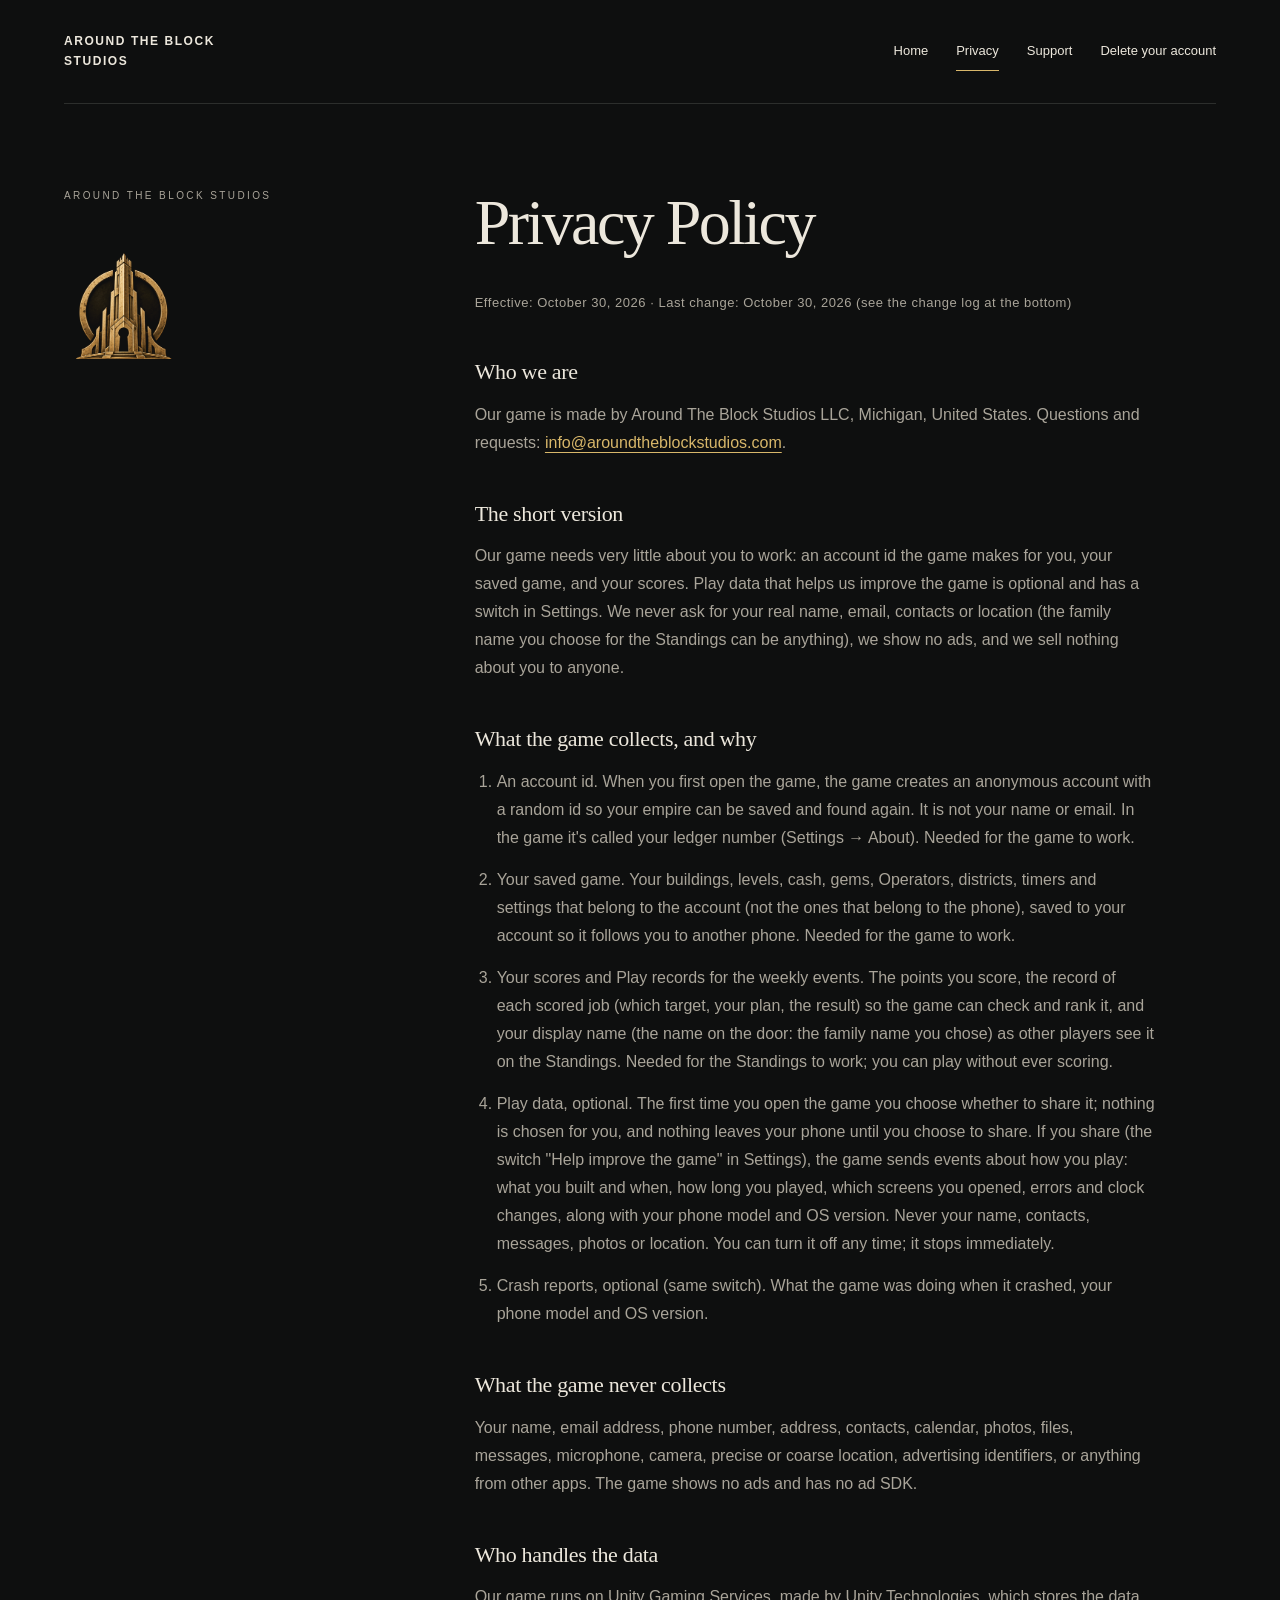
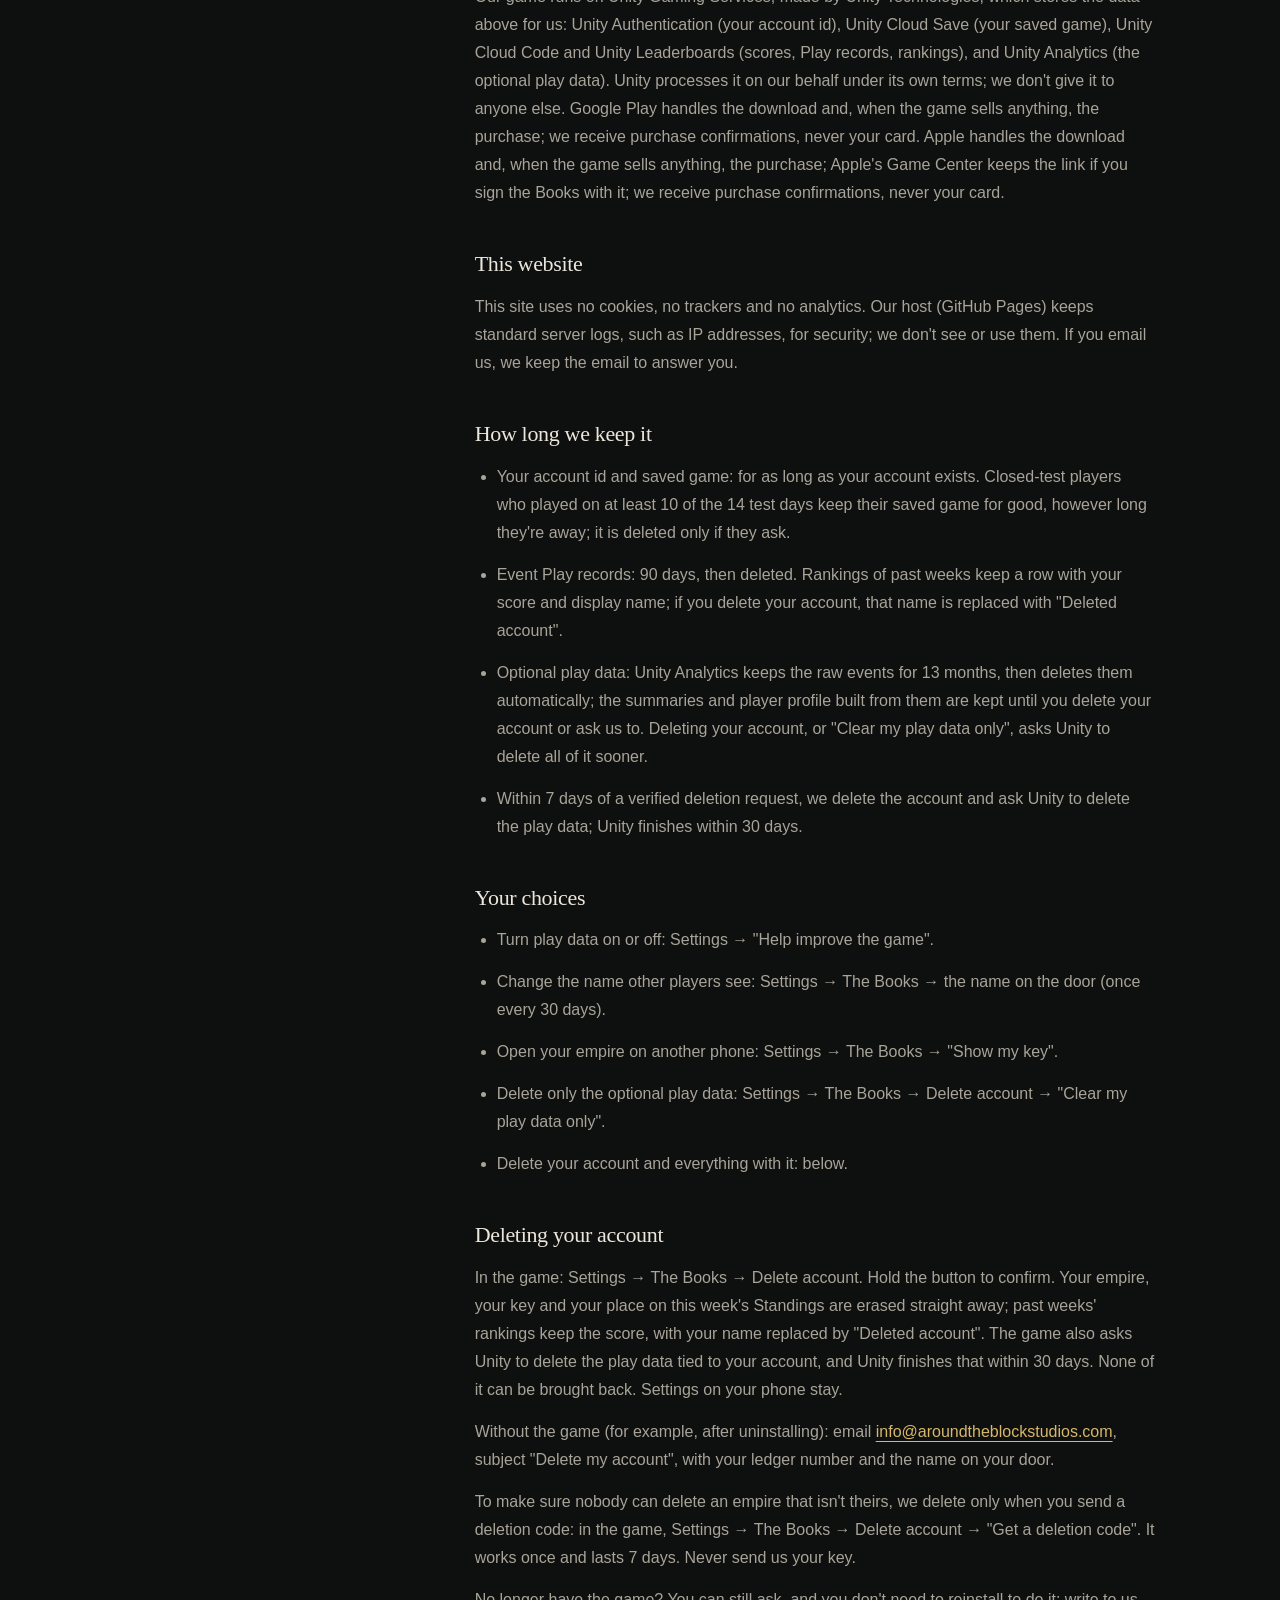
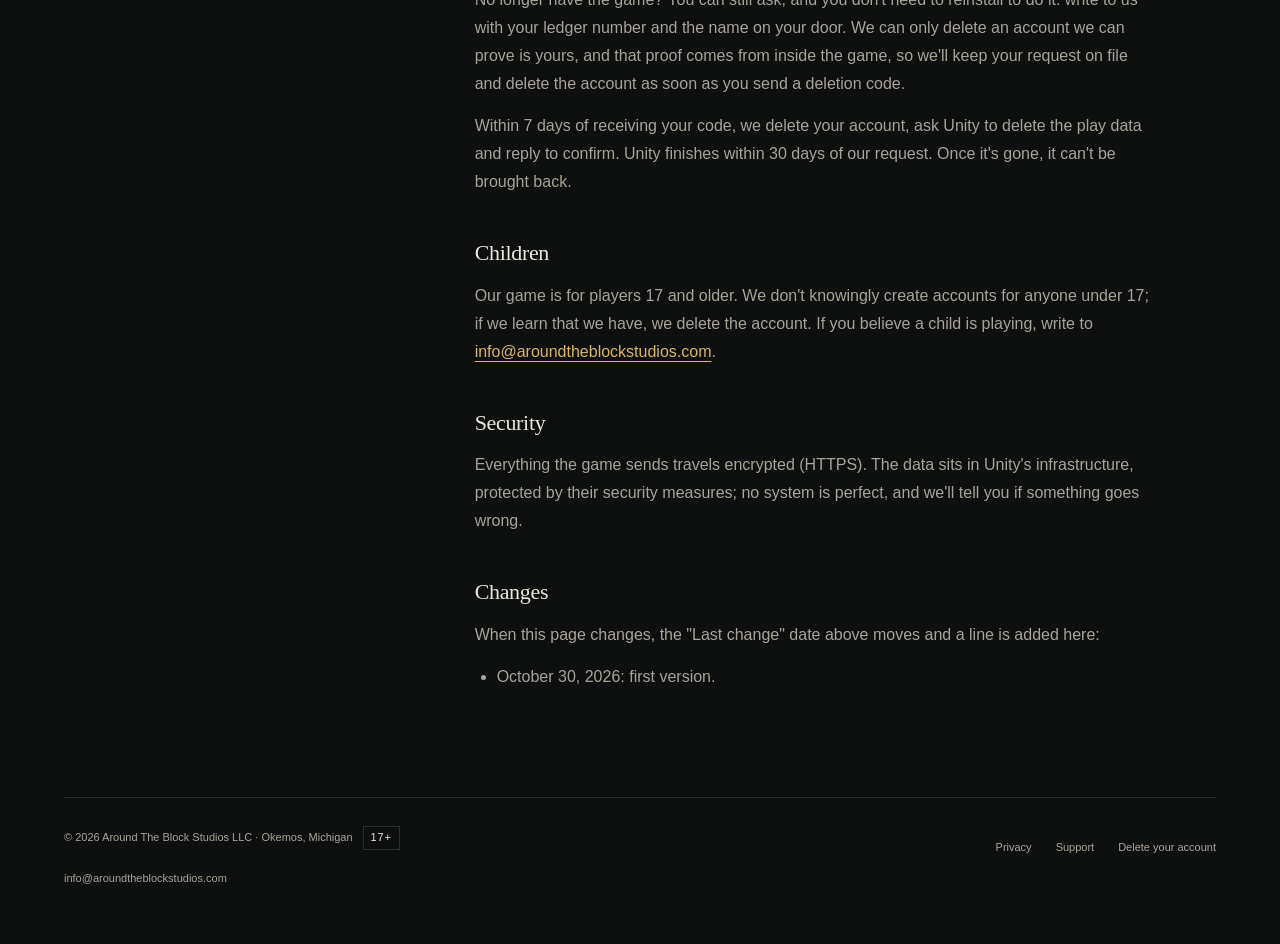
==== privacy/index.html @ ca96a34b "Around The Block Studios site: Site/ from empire-prototype site/v1 ae9c1621 (rev 10), plus CNAME and" ====
<!doctype html>
<html lang="en">
<head>
<meta charset="utf-8">
<meta name="viewport" content="width=device-width,initial-scale=1">
<title>Privacy Policy · Around The Block Studios</title>
<link rel="stylesheet" href="../style.css">
</head>
<body>
<a class="skip" href="#main">Skip to content</a>
<div class="wrap">
<header class="header"><a class="brand" href="../index.html">Around The Block<br> Studios</a><nav class="nav" aria-label="Main"><a href="../index.html">Home</a><a href="../privacy/index.html" aria-current="page">Privacy</a><a href="../support/index.html">Support</a><a href="../delete-account/index.html">Delete your account</a></nav></header>
<main class="doc-main" id="main"><aside class="doc-side"><p class="eyebrow">Around The Block Studios</p><img class="doc-mark" src="../assets/keyhole-tower.png" width="648" height="809" alt=""></aside><article class="doc-body"><h1>Privacy Policy</h1>
<p class="meta">Effective: October 30, 2026  ·  Last change: October 30, 2026 (see the change log at the bottom)</p>
<h2>Who we are</h2>
<p>Our game is made by Around The Block Studios LLC, Michigan, United States. Questions and requests: <a class="inline-email" href="mailto:info@aroundtheblockstudios.com">info@aroundtheblockstudios.com</a>.</p>
<h2>The short version</h2>
<p>Our game needs very little about you to work: an account id the game makes for you, your saved game, and your scores. Play data that helps us improve the game is optional and has a switch in Settings. We never ask for your real name, email, contacts or location (the family name you choose for the Standings can be anything), we show no ads, and we sell nothing about you to anyone.</p>
<h2>What the game collects, and why</h2>
<ol>
<li>An account id. When you first open the game, the game creates an anonymous account with a random id so your empire can be saved and found again. It is not your name or email. In the game it's called your ledger number (Settings → About). Needed for the game to work.</li>
<li>Your saved game. Your buildings, levels, cash, gems, Operators, districts, timers and settings that belong to the account (not the ones that belong to the phone), saved to your account so it follows you to another phone. Needed for the game to work.</li>
<li>Your scores and Play records for the weekly events. The points you score, the record of each scored job (which target, your plan, the result) so the game can check and rank it, and your display name (the name on the door: the family name you chose) as other players see it on the Standings. Needed for the Standings to work; you can play without ever scoring.</li>
<li>Play data, optional. The first time you open the game you choose whether to share it; nothing is chosen for you, and nothing leaves your phone until you choose to share. If you share (the switch "Help improve the game" in Settings), the game sends events about how you play: what you built and when, how long you played, which screens you opened, errors and clock changes, along with your phone model and OS version. Never your name, contacts, messages, photos or location. You can turn it off any time; it stops immediately.</li>
<li>Crash reports, optional (same switch). What the game was doing when it crashed, your phone model and OS version.</li>
</ol>
<h2>What the game never collects</h2>
<p>Your name, email address, phone number, address, contacts, calendar, photos, files, messages, microphone, camera, precise or coarse location, advertising identifiers, or anything from other apps. The game shows no ads and has no ad SDK.</p>
<h2>Who handles the data</h2>
<p>Our game runs on Unity Gaming Services, made by Unity Technologies, which stores the data above for us: Unity Authentication (your account id), Unity Cloud Save (your saved game), Unity Cloud Code and Unity Leaderboards (scores, Play records, rankings), and Unity Analytics (the optional play data). Unity processes it on our behalf under its own terms; we don't give it to anyone else. Google Play handles the download and, when the game sells anything, the purchase; we receive purchase confirmations, never your card. Apple handles the download and, when the game sells anything, the purchase; Apple's Game Center keeps the link if you sign the Books with it; we receive purchase confirmations, never your card.</p>
<h2>This website</h2>
<p>This site uses no cookies, no trackers and no analytics. Our host (GitHub Pages) keeps standard server logs, such as IP addresses, for security; we don't see or use them. If you email us, we keep the email to answer you.</p>
<h2>How long we keep it</h2>
<ul>
<li>Your account id and saved game: for as long as your account exists. Closed-test players who played on at least 10 of the 14 test days keep their saved game for good, however long they're away; it is deleted only if they ask.</li>
<li>Event Play records: 90 days, then deleted. Rankings of past weeks keep a row with your score and display name; if you delete your account, that name is replaced with "Deleted account".</li>
<li>Optional play data: Unity Analytics keeps the raw events for 13 months, then deletes them automatically; the summaries and player profile built from them are kept until you delete your account or ask us to. Deleting your account, or "Clear my play data only", asks Unity to delete all of it sooner.</li>
<li>Within 7 days of a verified deletion request, we delete the account and ask Unity to delete the play data; Unity finishes within 30 days.</li>
</ul>
<h2>Your choices</h2>
<ul>
<li>Turn play data on or off: Settings → "Help improve the game".</li>
<li>Change the name other players see: Settings → The Books → the name on the door (once every 30 days).</li>
<li>Open your empire on another phone: Settings → The Books → "Show my key".</li>
<li>Delete only the optional play data: Settings → The Books → Delete account → "Clear my play data only".</li>
<li>Delete your account and everything with it: below.</li>
</ul>
<h2>Deleting your account</h2>
<p>In the game: Settings → The Books → Delete account. Hold the button to confirm. Your empire, your key and your place on this week's Standings are erased straight away; past weeks' rankings keep the score, with your name replaced by "Deleted account". The game also asks Unity to delete the play data tied to your account, and Unity finishes that within 30 days. None of it can be brought back. Settings on your phone stay.</p>
<p>Without the game (for example, after uninstalling): email <a class="inline-email" href="mailto:info@aroundtheblockstudios.com">info@aroundtheblockstudios.com</a>, subject "Delete my account", with your ledger number and the name on your door.</p>
<p>To make sure nobody can delete an empire that isn't theirs, we delete only when you send a deletion code: in the game, Settings → The Books → Delete account → "Get a deletion code". It works once and lasts 7 days. Never send us your key.</p>
<p>No longer have the game? You can still ask, and you don't need to reinstall to do it: write to us with your ledger number and the name on your door. We can only delete an account we can prove is yours, and that proof comes from inside the game, so we'll keep your request on file and delete the account as soon as you send a deletion code.</p>
<p>Within 7 days of receiving your code, we delete your account, ask Unity to delete the play data and reply to confirm. Unity finishes within 30 days of our request. Once it's gone, it can't be brought back.</p>
<h2>Children</h2>
<p>Our game is for players 17 and older. We don't knowingly create accounts for anyone under 17; if we learn that we have, we delete the account. If you believe a child is playing, write to <a class="inline-email" href="mailto:info@aroundtheblockstudios.com">info@aroundtheblockstudios.com</a>.</p>
<h2>Security</h2>
<p>Everything the game sends travels encrypted (HTTPS). The data sits in Unity's infrastructure, protected by their security measures; no system is perfect, and we'll tell you if something goes wrong.</p>
<h2>Changes</h2>
<p>When this page changes, the "Last change" date above moves and a line is added here:</p>
<ul><li>October 30, 2026: first version.</li></ul>
</article></main>
<footer class="footer"><div><p>© 2026 Around The Block Studios LLC · Okemos, Michigan<span class="age" aria-label="For players 17 and older">17+</span></p><p><a class="footer-email" href="mailto:info@aroundtheblockstudios.com">info@aroundtheblockstudios.com</a></p></div><nav class="footer-links" aria-label="Footer"><a href="../privacy/index.html">Privacy</a><a href="../support/index.html">Support</a><a href="../delete-account/index.html">Delete your account</a></nav></footer>
</div>
</body>
</html>
---- style.css ----
:root{--ink:#0e0f0f;--panel:#161817;--bone:#ece7dc;--ash:#a9a499;--brass:#d8b76a;--line:#2c2e2c;color-scheme:dark}*{box-sizing:border-box}html{scroll-behavior:auto}body{margin:0;background:var(--ink);color:var(--bone);font:16px/1.6 Arial,Helvetica,sans-serif}a{color:inherit;text-decoration:none}a:hover{text-decoration:underline;text-underline-offset:5px}a:focus-visible{outline:2px solid var(--brass);outline-offset:6px}.skip{position:absolute;z-index:5;left:20px;top:-80px;background:var(--bone);color:var(--ink);padding:12px}.skip:focus{top:10px}.wrap{max-width:1280px;padding:0 64px;margin:auto}.review-note{border-bottom:1px solid var(--line);background:#161817;color:var(--ash);font-size:11px;letter-spacing:.12em;text-transform:uppercase;text-align:center;padding:8px 16px}.review-note strong{color:var(--bone);font-weight:400}.header{display:flex;align-items:center;justify-content:space-between;gap:30px;min-height:104px;border-bottom:1px solid var(--line)}.brand{font-size:12px;letter-spacing:.13em;line-height:1.6;text-transform:uppercase;font-weight:700;max-width:180px}.nav{display:flex;gap:28px;align-items:center;font-size:13px}.nav a{min-height:44px;display:flex;align-items:center;position:relative}.nav a[aria-current=page]::after{content:'';position:absolute;bottom:3px;left:0;right:0;height:1px;background:var(--brass)}.hero{min-height:675px;display:grid;grid-template-columns:1.1fr 1fr;align-items:center;gap:20px;padding:42px 0 68px}.eyebrow{color:var(--ash);font-size:10px;text-transform:uppercase;letter-spacing:.24em;margin:0 0 26px}.hero h1{font:400 clamp(56px,5.8vw,84px)/.99 Georgia,'Times New Roman',serif;letter-spacing:-.055em;margin:0 0 34px;max-width:570px}.hero h1 span{display:block}.tagline{font-size:19px;line-height:1.65;margin:0;letter-spacing:-.01em}.tagline span{display:block}.hero-art{margin:0;position:relative;display:flex;align-items:center;justify-content:center}.hero-art::before{content:'';position:absolute;inset:8% 4%;background:radial-gradient(ellipse,#6e542011,transparent 68%);pointer-events:none}.hero-art img{display:block;width:100%;max-width:485px;height:auto;mix-blend-mode:lighten}.chapter{display:grid;grid-template-columns:1fr 2fr;border-top:1px solid var(--line);padding:56px 0 64px;gap:40px}.chapter .eyebrow{margin:4px 0}.chapter-copy{max-width:640px}.chapter h2{font:400 30px/1.3 Georgia,'Times New Roman',serif;letter-spacing:-.025em;margin:0 0 24px}.chapter p{font-size:17px;line-height:1.75;margin:0 0 18px;color:var(--ash)}.platforms{font-size:12px!important;letter-spacing:.05em;color:var(--bone)!important}.contact{border-top:1px solid var(--line);padding:45px 0 53px;display:flex;justify-content:space-between;align-items:center;gap:25px}.contact .eyebrow{margin:0}.email{font-size:clamp(16px,2.3vw,29px);letter-spacing:-.03em;color:var(--brass);display:flex;align-items:center;gap:24px;min-height:44px;overflow-wrap:anywhere}.email .arrow{font-size:27px}.footer{border-top:1px solid var(--line);padding:28px 0 36px;display:flex;align-items:flex-start;justify-content:space-between;gap:20px;color:var(--ash);font-size:11px}.footer p{margin:0 0 7px}.footer-links{display:flex;gap:24px;flex-wrap:wrap}.footer a{display:inline-flex;align-items:center;min-height:44px}.doc-main{min-height:680px;padding:84px 0 92px;display:grid;grid-template-columns:1fr 2fr;gap:40px}.doc-mark{width:120px;height:auto;mix-blend-mode:lighten;margin-top:10px}.doc-body{max-width:680px}.doc-body h1{font:400 64px/1.08 Georgia,'Times New Roman',serif;letter-spacing:-.04em;margin:0 0 35px}.pending{border:1px solid var(--line);padding:28px;margin:0 0 38px;background:var(--panel)}.pending .eyebrow{color:var(--brass);margin:0 0 12px}.pending p{margin:0;color:var(--ash);font-size:16px}.back{display:inline-flex;min-height:44px;align-items:center;font-size:13px}.placeholder-rule{height:1px;background:var(--line);margin-top:38px}.doc-footer{font-size:12px;color:var(--ash);margin-top:28px}@media(min-width:1600px){.wrap{max-width:1440px}.hero{min-height:740px}.hero h1{font-size:96px}.hero-art img{max-width:530px}}@media(max-width:800px){.wrap{padding:0 28px}.header{min-height:98px;gap:20px}.nav{gap:19px}.hero{min-height:620px;gap:0}.hero h1{font-size:60px}.tagline{font-size:17px}.chapter{grid-template-columns:1fr 2fr;gap:24px}.contact{display:block}.contact .eyebrow{margin-bottom:16px}.doc-main{grid-template-columns:150px 1fr;gap:25px}.doc-body h1{font-size:48px}}@media(max-width:600px){.review-note{font-size:9px;letter-spacing:.08em;padding:7px 10px}.wrap{padding:0 24px}.header{display:block;padding-top:21px;min-height:131px}.brand{max-width:none;font-size:11px;display:block;letter-spacing:.12em}.brand br{display:none}.nav{gap:0;justify-content:space-between;margin-top:15px;font-size:11px}.nav a{min-height:46px}.hero{display:flex;flex-direction:column;min-height:0;gap:0;padding:46px 0 28px;align-items:stretch}.hero .eyebrow{font-size:9px;margin-bottom:22px}.hero h1{font-size:clamp(49px,13vw,72px);line-height:1.02;margin-bottom:24px;letter-spacing:-.05em}.tagline{font-size:15px;line-height:1.75}.hero-art{width:100%;margin:16px 0 -10px;align-self:center}.hero-art img{width:min(100%,350px)}.chapter{grid-template-columns:1fr;gap:22px;padding:34px 0 40px}.chapter .eyebrow{margin:0}.chapter h2{font-size:27px;margin-bottom:18px}.chapter p{font-size:15px;line-height:1.8}.platforms{font-size:11px!important}.contact{padding:29px 0 36px}.email{font-size:17px;gap:13px;letter-spacing:-.035em}.email .arrow{font-size:23px}.footer{display:block;padding-top:23px;font-size:10px}.footer-links{margin-top:15px;gap:24px}.footer a{min-height:44px}.doc-main{display:block;padding:44px 0 56px;min-height:620px}.doc-side .eyebrow{margin-bottom:30px}.doc-mark{display:none}.doc-body h1{font-size:46px;margin-bottom:28px}.pending{padding:22px}.pending p{font-size:14px}.pending .eyebrow{font-size:9px}.doc-footer{font-size:11px}}@media(prefers-reduced-motion:reduce){*{scroll-behavior:auto!important}}

/* site/v1 additions (Director-Of-Ops): Notes' words in DesignDirector's system */
.hero h1{font-family:Georgia,'Times New Roman',serif;font-weight:400;letter-spacing:-.035em;line-height:1.2;margin:0 0 32px;max-width:none}
.hero{grid-template-columns:1.25fr 1fr;gap:18px;min-height:620px}
.hero h1 .tagline-first{font-size:clamp(34px,3.6vw,52px)}
.hero h1 .tagline-second{font-size:clamp(26px,2.6vw,38px);margin-top:10px;color:var(--bone)}
.studio-intro{max-width:490px;font-size:17px;line-height:1.85;color:var(--ash);margin:0 0 22px}
.hero .platforms{font-size:12px;color:var(--bone);letter-spacing:.04em;margin:0}
.hero-art img{max-width:440px}
.inline-email{color:var(--brass)}
.brand{display:inline-flex;align-items:center;min-height:44px}
@media(max-width:600px){.brand{display:flex}}
@media(max-width:1000px) and (min-width:601px){.hero{grid-template-columns:1.3fr 1fr}.hero h1 .tagline-first{font-size:clamp(26px,4.2vw,34px)}.hero h1 .tagline-second{font-size:clamp(20px,3.1vw,26px)}.studio-intro{font-size:15px}}
@media(max-width:600px){.hero{padding-top:40px;gap:10px}.hero h1{font-size:inherit;margin-bottom:22px;letter-spacing:-.03em}.hero h1 .tagline-first{font-size:clamp(25px,7vw,38px)}.hero h1 .tagline-second{font-size:clamp(20px,5.4vw,30px);margin-top:7px}.studio-intro{font-size:15px;line-height:1.8;margin-bottom:20px}.hero-art img{width:min(100%,300px)}.hero-art{margin:14px 0 -9px}}
.chapter .spacer{min-height:1px}
.contact-q{margin:0;color:var(--bone);font:400 22px/1.4 Georgia,'Times New Roman',serif;letter-spacing:-.02em}
.footer .age{display:inline-block;border:1px solid var(--line);color:var(--bone);padding:2px 7px;margin-left:10px;letter-spacing:.08em}
.doc-body h2{font:400 22px/1.35 Georgia,'Times New Roman',serif;letter-spacing:-.015em;color:var(--bone);margin:42px 0 14px}
.doc-body h3{font:700 15px/1.5 Arial,Helvetica,sans-serif;color:var(--bone);margin:30px 0 6px}
.doc-body p,.doc-body li{color:var(--ash);font-size:16px;line-height:1.75;margin:0 0 14px}
.doc-body ul,.doc-body ol{padding-left:22px;margin:0 0 14px}
.doc-body a{color:var(--brass);text-decoration:underline;text-underline-offset:4px;overflow-wrap:anywhere}
.doc-body .lead{color:var(--bone);font-size:18px}
.doc-body .meta{font-size:13px;letter-spacing:.04em}
.doc-body strong{color:var(--bone);font-weight:700}
@media(max-width:600px){.contact-q{font-size:19px;margin-bottom:12px}.doc-body h2{font-size:20px}.doc-body p,.doc-body li{font-size:15px}}
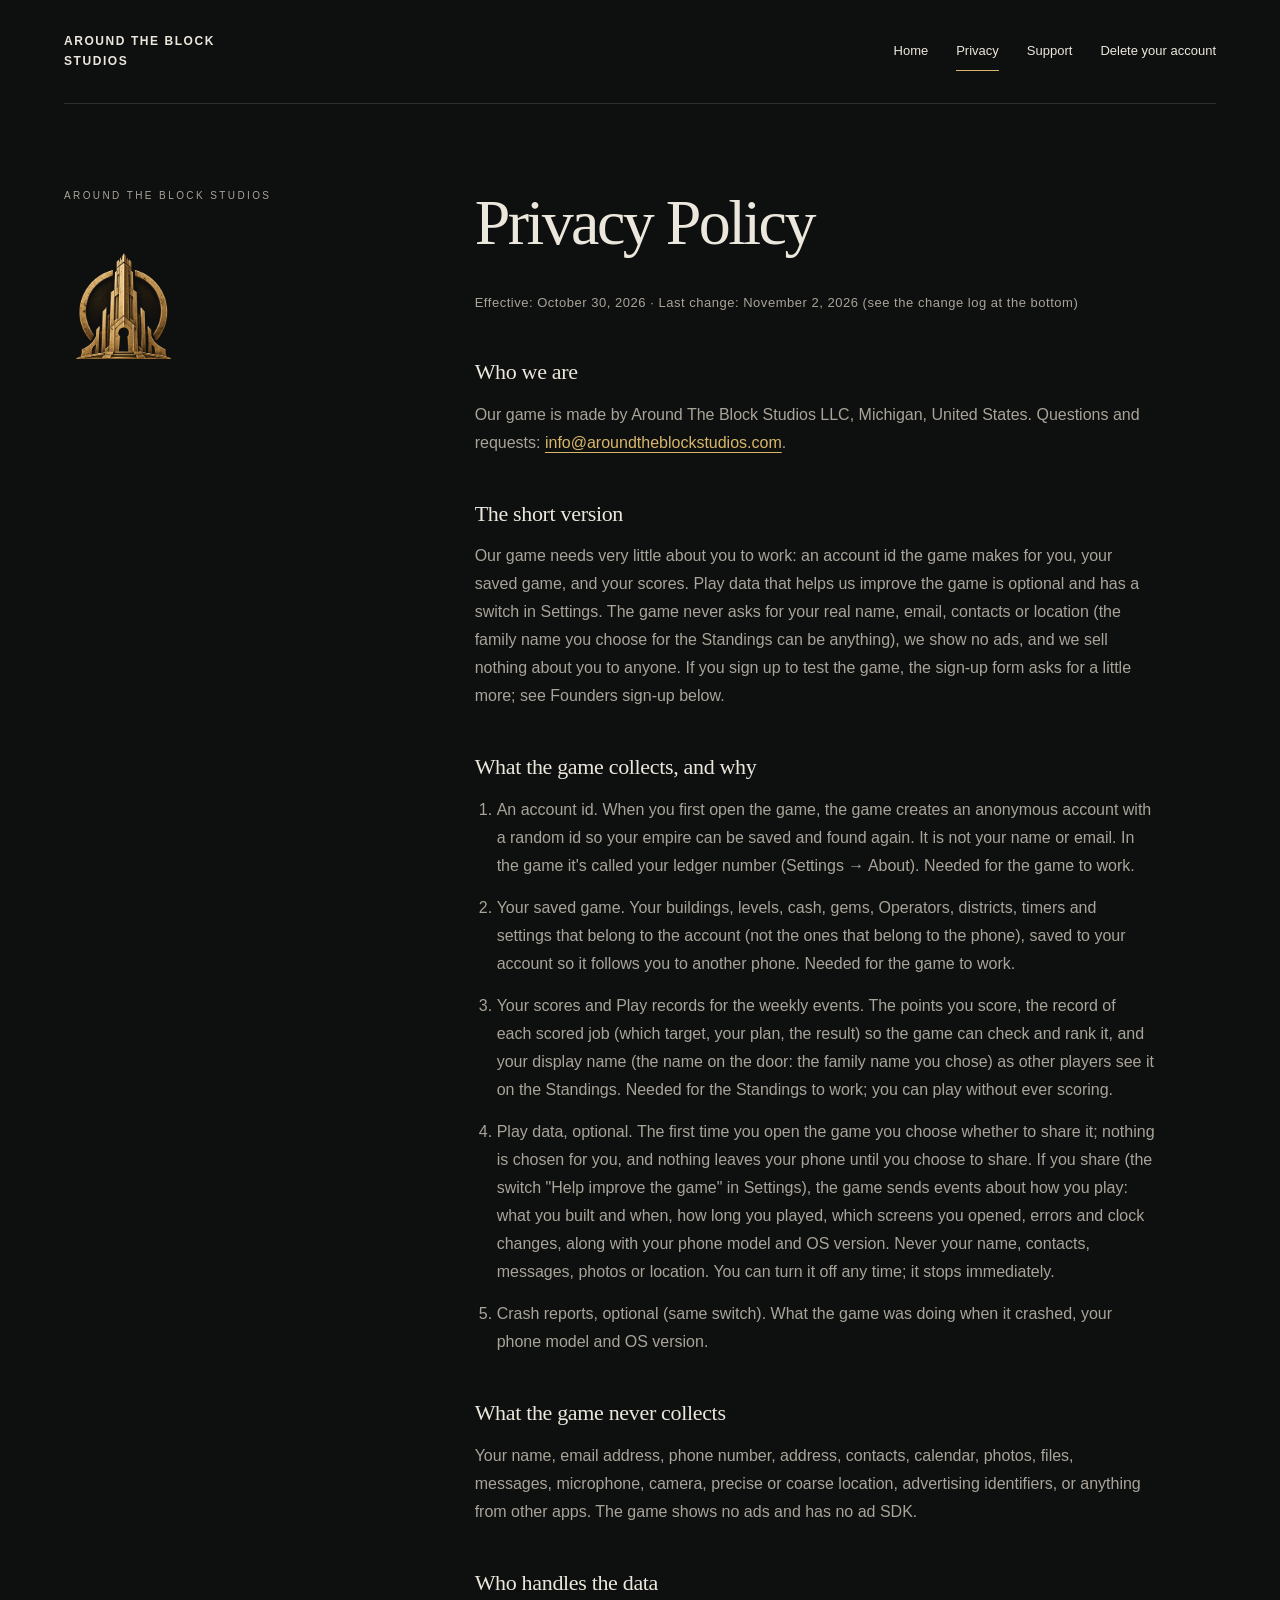
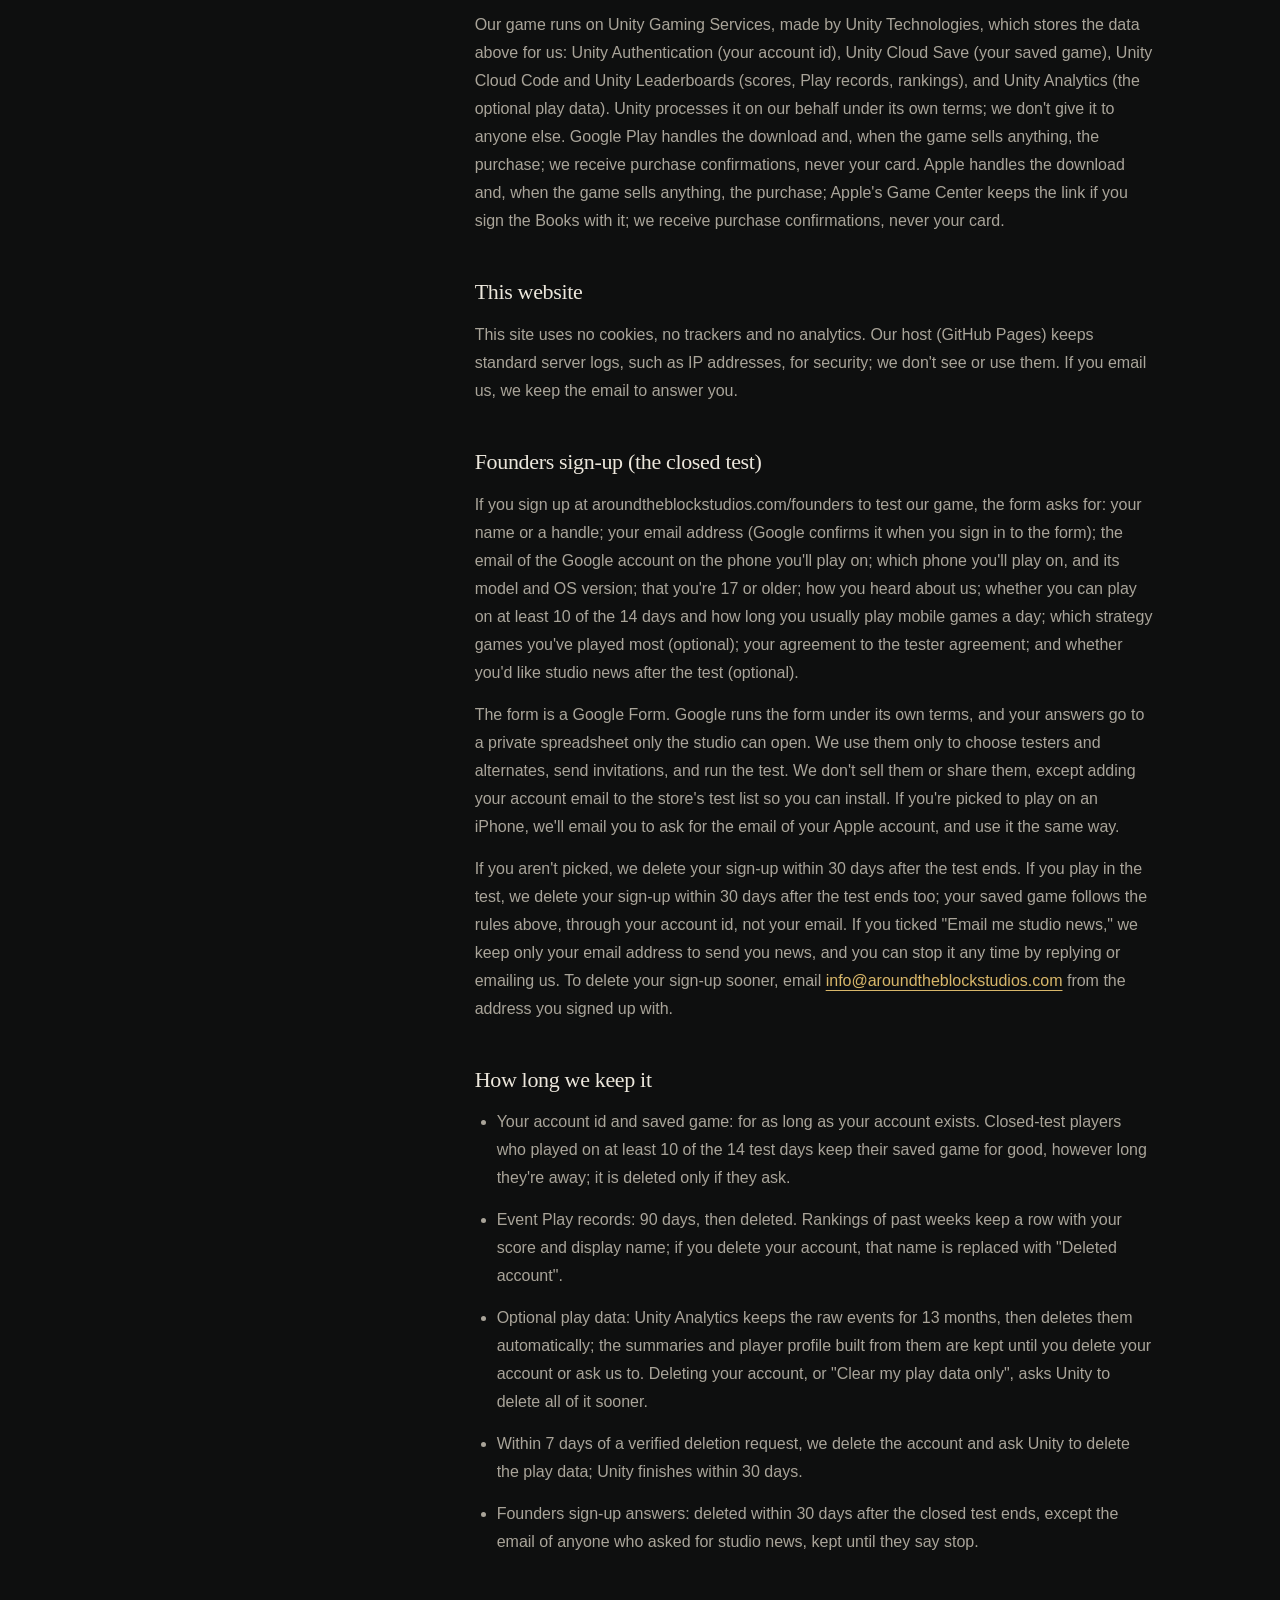
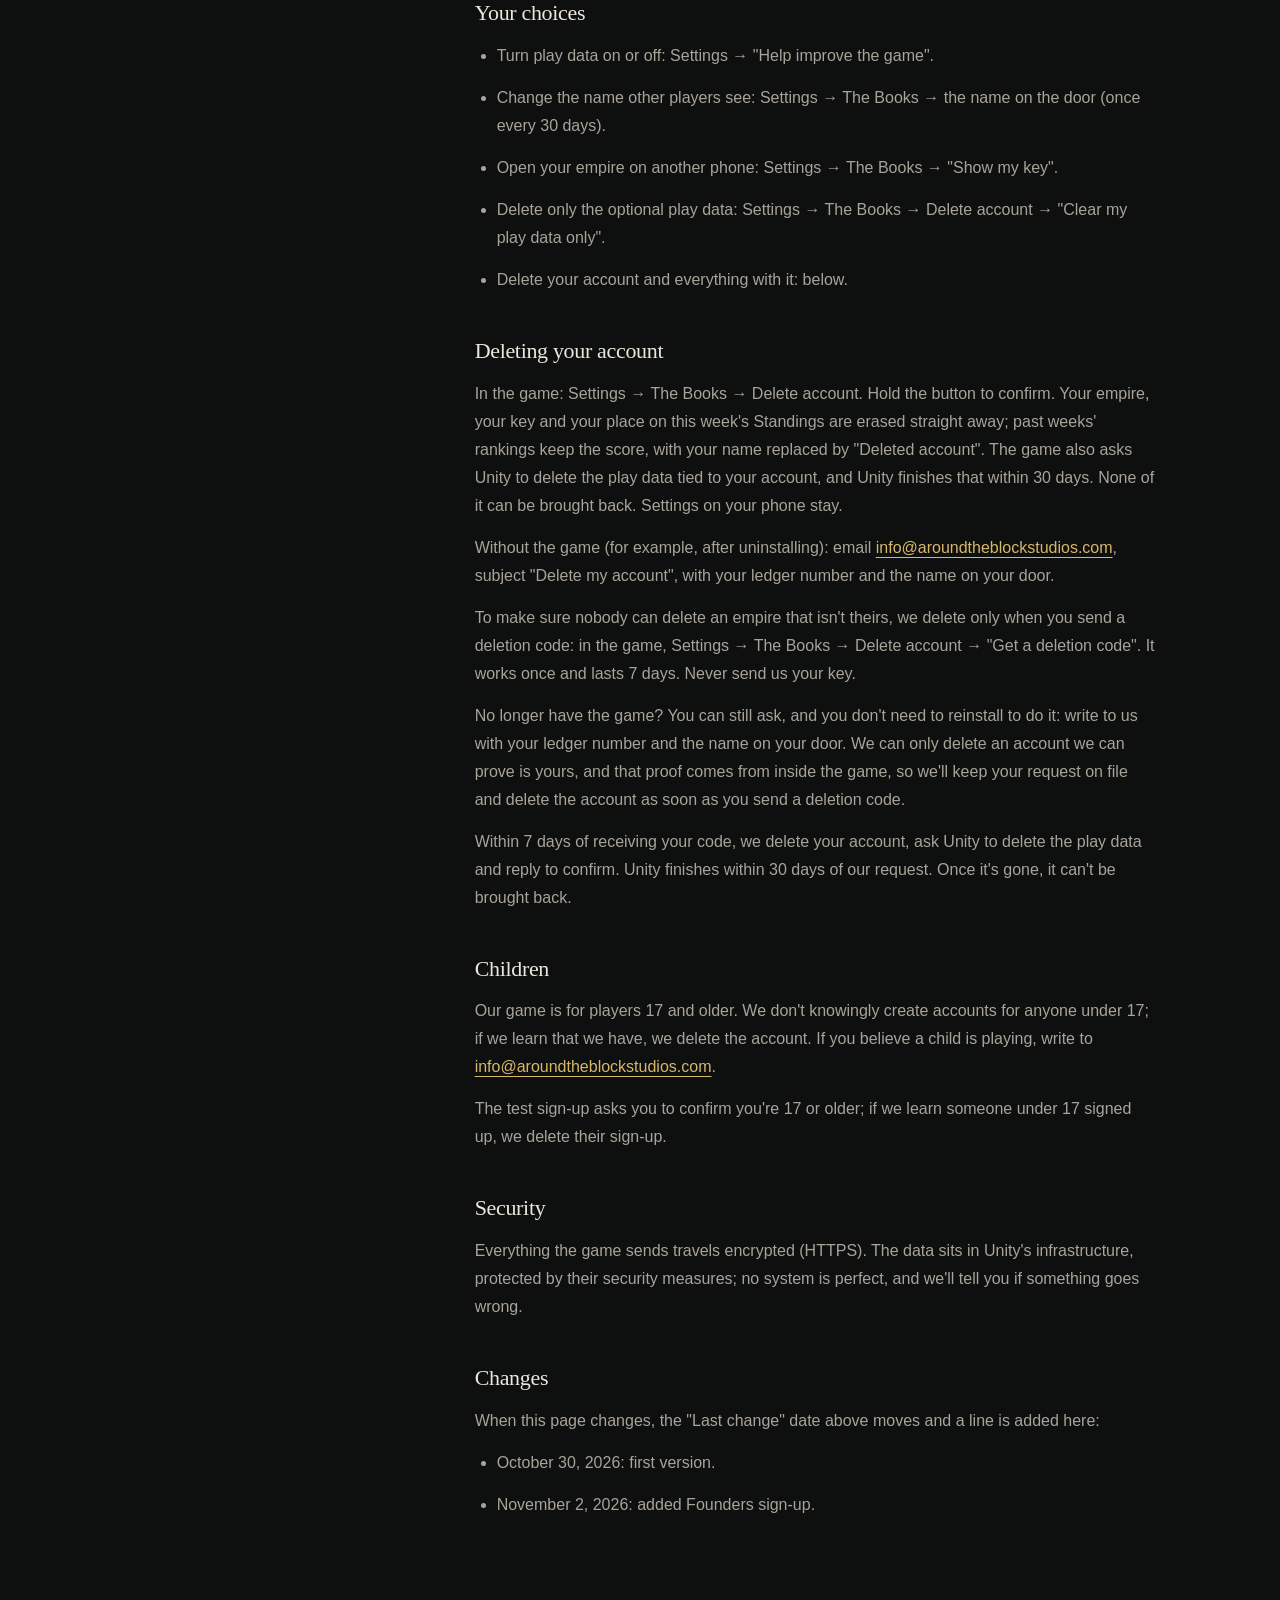
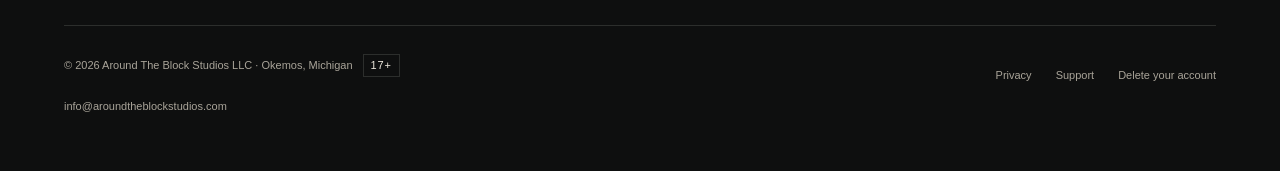
==== commit 83209fd2: "Founders closed-test page + updated privacy page live (empire-prototype founders-preview 19568101; M" ====
--- a/privacy/index.html
+++ b/privacy/index.html
@@ -11,11 +11,11 @@
 <div class="wrap">
 <header class="header"><a class="brand" href="../index.html">Around The Block<br> Studios</a><nav class="nav" aria-label="Main"><a href="../index.html">Home</a><a href="../privacy/index.html" aria-current="page">Privacy</a><a href="../support/index.html">Support</a><a href="../delete-account/index.html">Delete your account</a></nav></header>
 <main class="doc-main" id="main"><aside class="doc-side"><p class="eyebrow">Around The Block Studios</p><img class="doc-mark" src="../assets/keyhole-tower.png" width="648" height="809" alt=""></aside><article class="doc-body"><h1>Privacy Policy</h1>
-<p class="meta">Effective: October 30, 2026  ·  Last change: October 30, 2026 (see the change log at the bottom)</p>
+<p class="meta">Effective: October 30, 2026  ·  Last change: November 2, 2026 (see the change log at the bottom)</p>
 <h2>Who we are</h2>
 <p>Our game is made by Around The Block Studios LLC, Michigan, United States. Questions and requests: <a class="inline-email" href="mailto:info@aroundtheblockstudios.com">info@aroundtheblockstudios.com</a>.</p>
 <h2>The short version</h2>
-<p>Our game needs very little about you to work: an account id the game makes for you, your saved game, and your scores. Play data that helps us improve the game is optional and has a switch in Settings. We never ask for your real name, email, contacts or location (the family name you choose for the Standings can be anything), we show no ads, and we sell nothing about you to anyone.</p>
+<p>Our game needs very little about you to work: an account id the game makes for you, your saved game, and your scores. Play data that helps us improve the game is optional and has a switch in Settings. The game never asks for your real name, email, contacts or location (the family name you choose for the Standings can be anything), we show no ads, and we sell nothing about you to anyone. If you sign up to test the game, the sign-up form asks for a little more; see Founders sign-up below.</p>
 <h2>What the game collects, and why</h2>
 <ol>
 <li>An account id. When you first open the game, the game creates an anonymous account with a random id so your empire can be saved and found again. It is not your name or email. In the game it's called your ledger number (Settings → About). Needed for the game to work.</li>
@@ -30,12 +30,17 @@
 <p>Our game runs on Unity Gaming Services, made by Unity Technologies, which stores the data above for us: Unity Authentication (your account id), Unity Cloud Save (your saved game), Unity Cloud Code and Unity Leaderboards (scores, Play records, rankings), and Unity Analytics (the optional play data). Unity processes it on our behalf under its own terms; we don't give it to anyone else. Google Play handles the download and, when the game sells anything, the purchase; we receive purchase confirmations, never your card. Apple handles the download and, when the game sells anything, the purchase; Apple's Game Center keeps the link if you sign the Books with it; we receive purchase confirmations, never your card.</p>
 <h2>This website</h2>
 <p>This site uses no cookies, no trackers and no analytics. Our host (GitHub Pages) keeps standard server logs, such as IP addresses, for security; we don't see or use them. If you email us, we keep the email to answer you.</p>
+<h2 id="founders-signup">Founders sign-up (the closed test)</h2>
+<p>If you sign up at aroundtheblockstudios.com/founders to test our game, the form asks for: your name or a handle; your email address (Google confirms it when you sign in to the form); the email of the Google account on the phone you'll play on; which phone you'll play on, and its model and OS version; that you're 17 or older; how you heard about us; whether you can play on at least 10 of the 14 days and how long you usually play mobile games a day; which strategy games you've played most (optional); your agreement to the tester agreement; and whether you'd like studio news after the test (optional).</p>
+<p>The form is a Google Form. Google runs the form under its own terms, and your answers go to a private spreadsheet only the studio can open. We use them only to choose testers and alternates, send invitations, and run the test. We don't sell them or share them, except adding your account email to the store's test list so you can install. If you're picked to play on an iPhone, we'll email you to ask for the email of your Apple account, and use it the same way.</p>
+<p>If you aren't picked, we delete your sign-up within 30 days after the test ends. If you play in the test, we delete your sign-up within 30 days after the test ends too; your saved game follows the rules above, through your account id, not your email. If you ticked "Email me studio news," we keep only your email address to send you news, and you can stop it any time by replying or emailing us. To delete your sign-up sooner, email <a class="inline-email" href="mailto:info@aroundtheblockstudios.com">info@aroundtheblockstudios.com</a> from the address you signed up with.</p>
 <h2>How long we keep it</h2>
 <ul>
 <li>Your account id and saved game: for as long as your account exists. Closed-test players who played on at least 10 of the 14 test days keep their saved game for good, however long they're away; it is deleted only if they ask.</li>
 <li>Event Play records: 90 days, then deleted. Rankings of past weeks keep a row with your score and display name; if you delete your account, that name is replaced with "Deleted account".</li>
 <li>Optional play data: Unity Analytics keeps the raw events for 13 months, then deletes them automatically; the summaries and player profile built from them are kept until you delete your account or ask us to. Deleting your account, or "Clear my play data only", asks Unity to delete all of it sooner.</li>
 <li>Within 7 days of a verified deletion request, we delete the account and ask Unity to delete the play data; Unity finishes within 30 days.</li>
+<li>Founders sign-up answers: deleted within 30 days after the closed test ends, except the email of anyone who asked for studio news, kept until they say stop.</li>
 </ul>
 <h2>Your choices</h2>
 <ul>
@@ -53,11 +58,12 @@
 <p>Within 7 days of receiving your code, we delete your account, ask Unity to delete the play data and reply to confirm. Unity finishes within 30 days of our request. Once it's gone, it can't be brought back.</p>
 <h2>Children</h2>
 <p>Our game is for players 17 and older. We don't knowingly create accounts for anyone under 17; if we learn that we have, we delete the account. If you believe a child is playing, write to <a class="inline-email" href="mailto:info@aroundtheblockstudios.com">info@aroundtheblockstudios.com</a>.</p>
+<p>The test sign-up asks you to confirm you're 17 or older; if we learn someone under 17 signed up, we delete their sign-up.</p>
 <h2>Security</h2>
 <p>Everything the game sends travels encrypted (HTTPS). The data sits in Unity's infrastructure, protected by their security measures; no system is perfect, and we'll tell you if something goes wrong.</p>
 <h2>Changes</h2>
 <p>When this page changes, the "Last change" date above moves and a line is added here:</p>
-<ul><li>October 30, 2026: first version.</li></ul>
+<ul><li>October 30, 2026: first version.</li><li>November 2, 2026: added Founders sign-up.</li></ul>
 </article></main>
 <footer class="footer"><div><p>© 2026 Around The Block Studios LLC · Okemos, Michigan<span class="age" aria-label="For players 17 and older">17+</span></p><p><a class="footer-email" href="mailto:info@aroundtheblockstudios.com">info@aroundtheblockstudios.com</a></p></div><nav class="footer-links" aria-label="Footer"><a href="../privacy/index.html">Privacy</a><a href="../support/index.html">Support</a><a href="../delete-account/index.html">Delete your account</a></nav></footer>
 </div>
--- a/style.css
+++ b/style.css
@@ -26,3 +26,19 @@
 .doc-body .meta{font-size:13px;letter-spacing:.04em}
 .doc-body strong{color:var(--bone);font-weight:700}
 @media(max-width:600px){.contact-q{font-size:19px;margin-bottom:12px}.doc-body h2{font-size:20px}.doc-body p,.doc-body li{font-size:15px}}
+
+/* founders page (FOUNDER-PAGE-PREVIEW, Director-Of-Ops): undeployed preview */
+.founders{display:grid;grid-template-columns:420px 1fr;grid-template-areas:"art top" "art body";column-gap:64px;padding:72px 0 92px;align-items:start}
+.founders-top{grid-area:top;max-width:680px}
+.founders-art-lead{grid-area:art;position:sticky;top:32px}
+.founders-body{grid-area:body}
+.founders-h1{font:400 clamp(40px,4.2vw,60px)/1.12 Georgia,'Times New Roman',serif;letter-spacing:-.035em;margin:0 0 26px;color:var(--bone)}
+.founders-art{margin:0}
+.founders-art img{display:block;width:100%;height:auto;border:1px solid var(--line)}
+.founders-art-second{max-width:360px;margin:36px 0 38px}
+.founders-cta{margin:8px 0 30px!important}
+.founders-cta-top{margin:0 0 34px!important}
+.signup-btn{display:inline-flex;align-items:center;justify-content:center;min-height:52px;min-width:200px;padding:0 34px;background:var(--brass);color:var(--ink);font:700 14px/1 Arial,Helvetica,sans-serif;letter-spacing:.2em;cursor:default;user-select:none}
+.founders-sign{color:var(--bone)!important;margin-top:30px!important;line-height:1.6!important}
+@media(max-width:800px){.founders{grid-template-columns:240px 1fr;column-gap:32px}}
+@media(max-width:600px){.founders{display:block;padding:36px 0 56px}.founders-h1{font-size:clamp(30px,8.6vw,40px);margin-bottom:20px}.founders-cta-top{margin-bottom:26px!important}.signup-btn{width:100%}.founders-art-lead{position:static;width:min(72%,260px);margin:0 auto 30px}.founders-art-second{width:min(100%,300px);margin:30px auto 32px}}
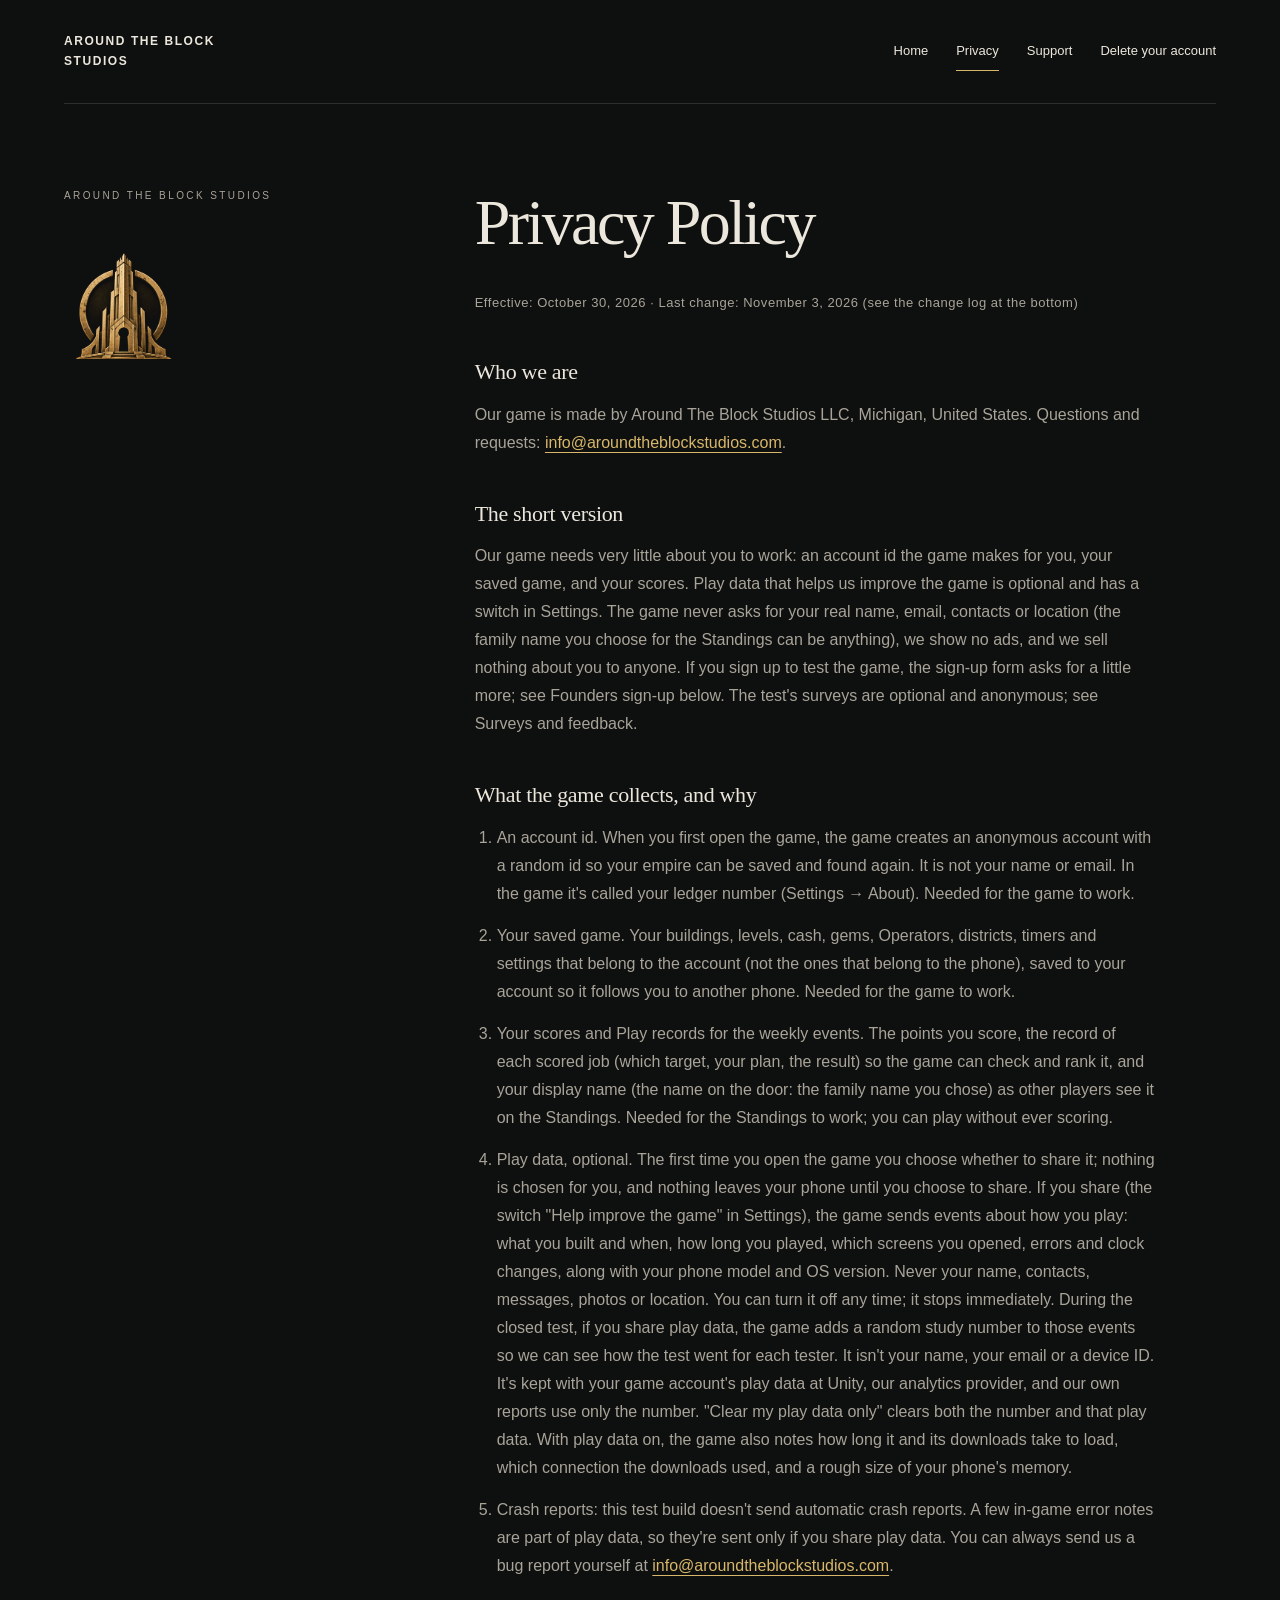
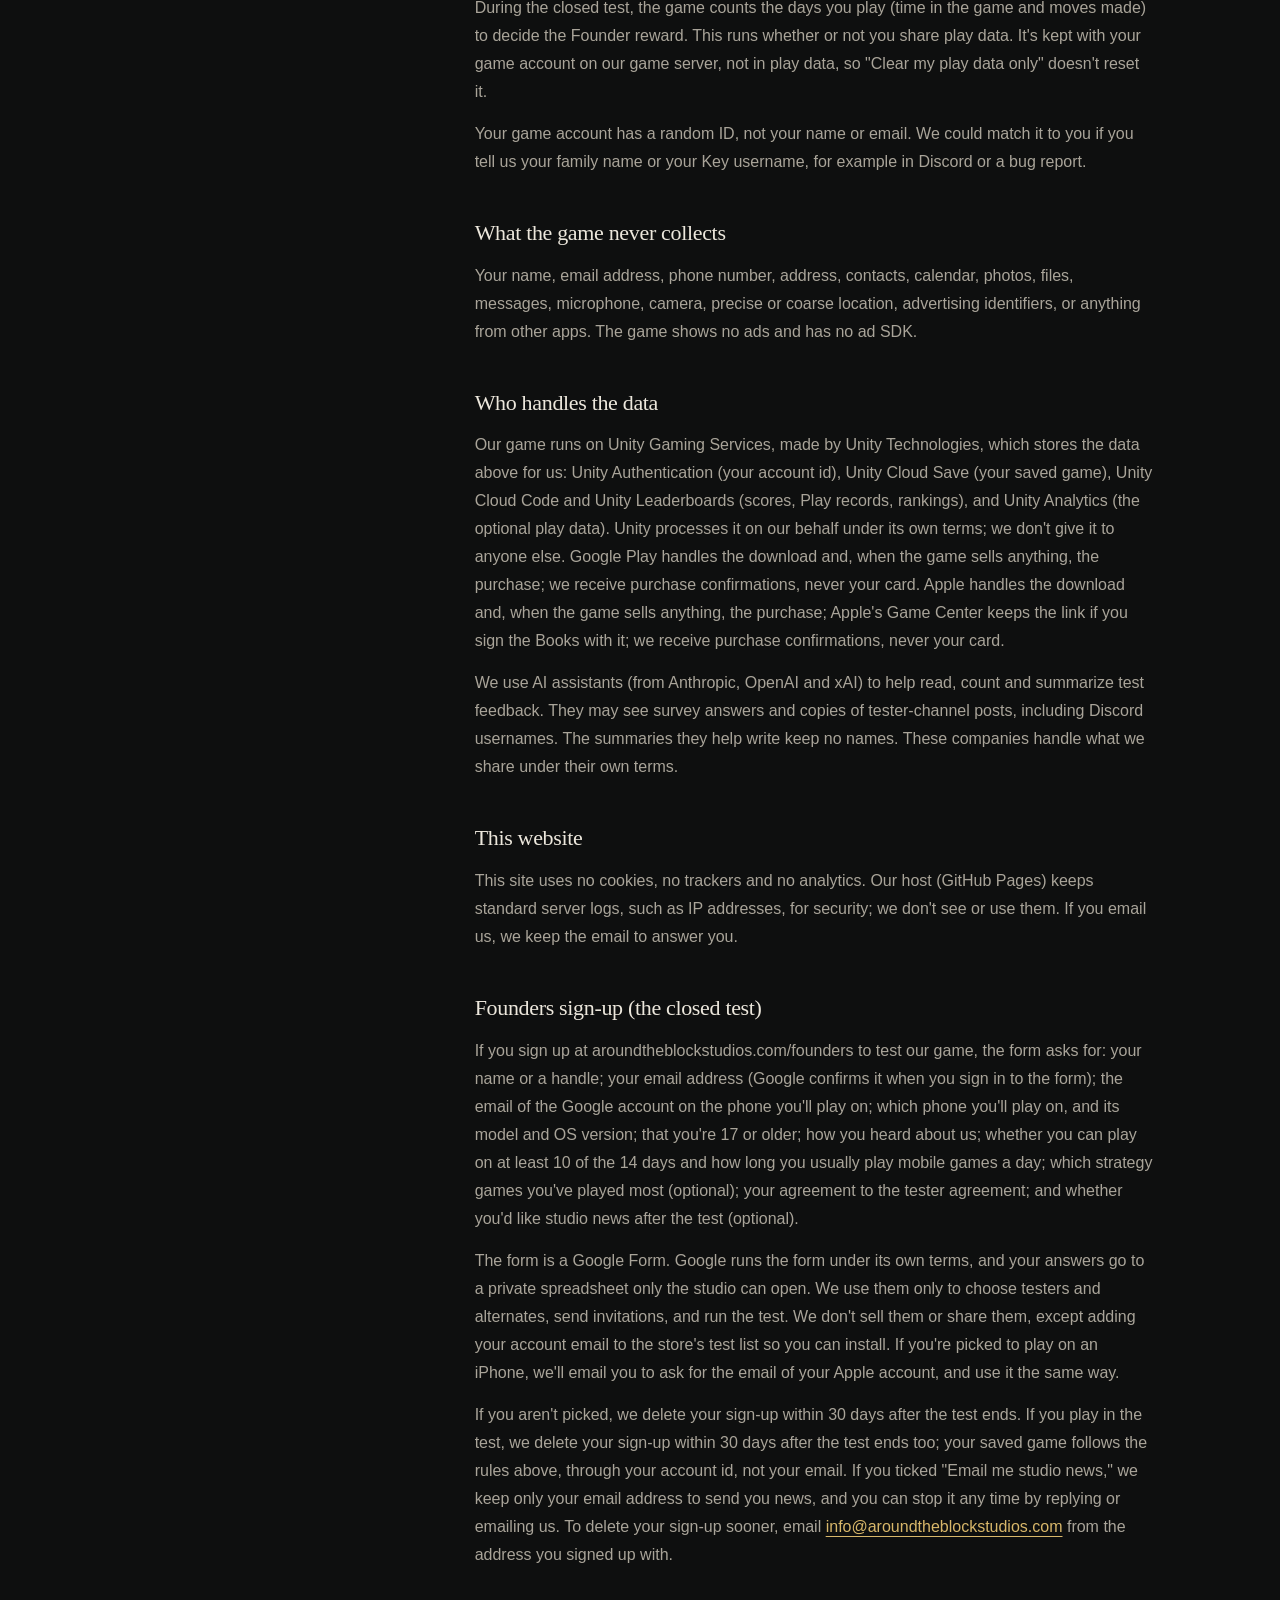
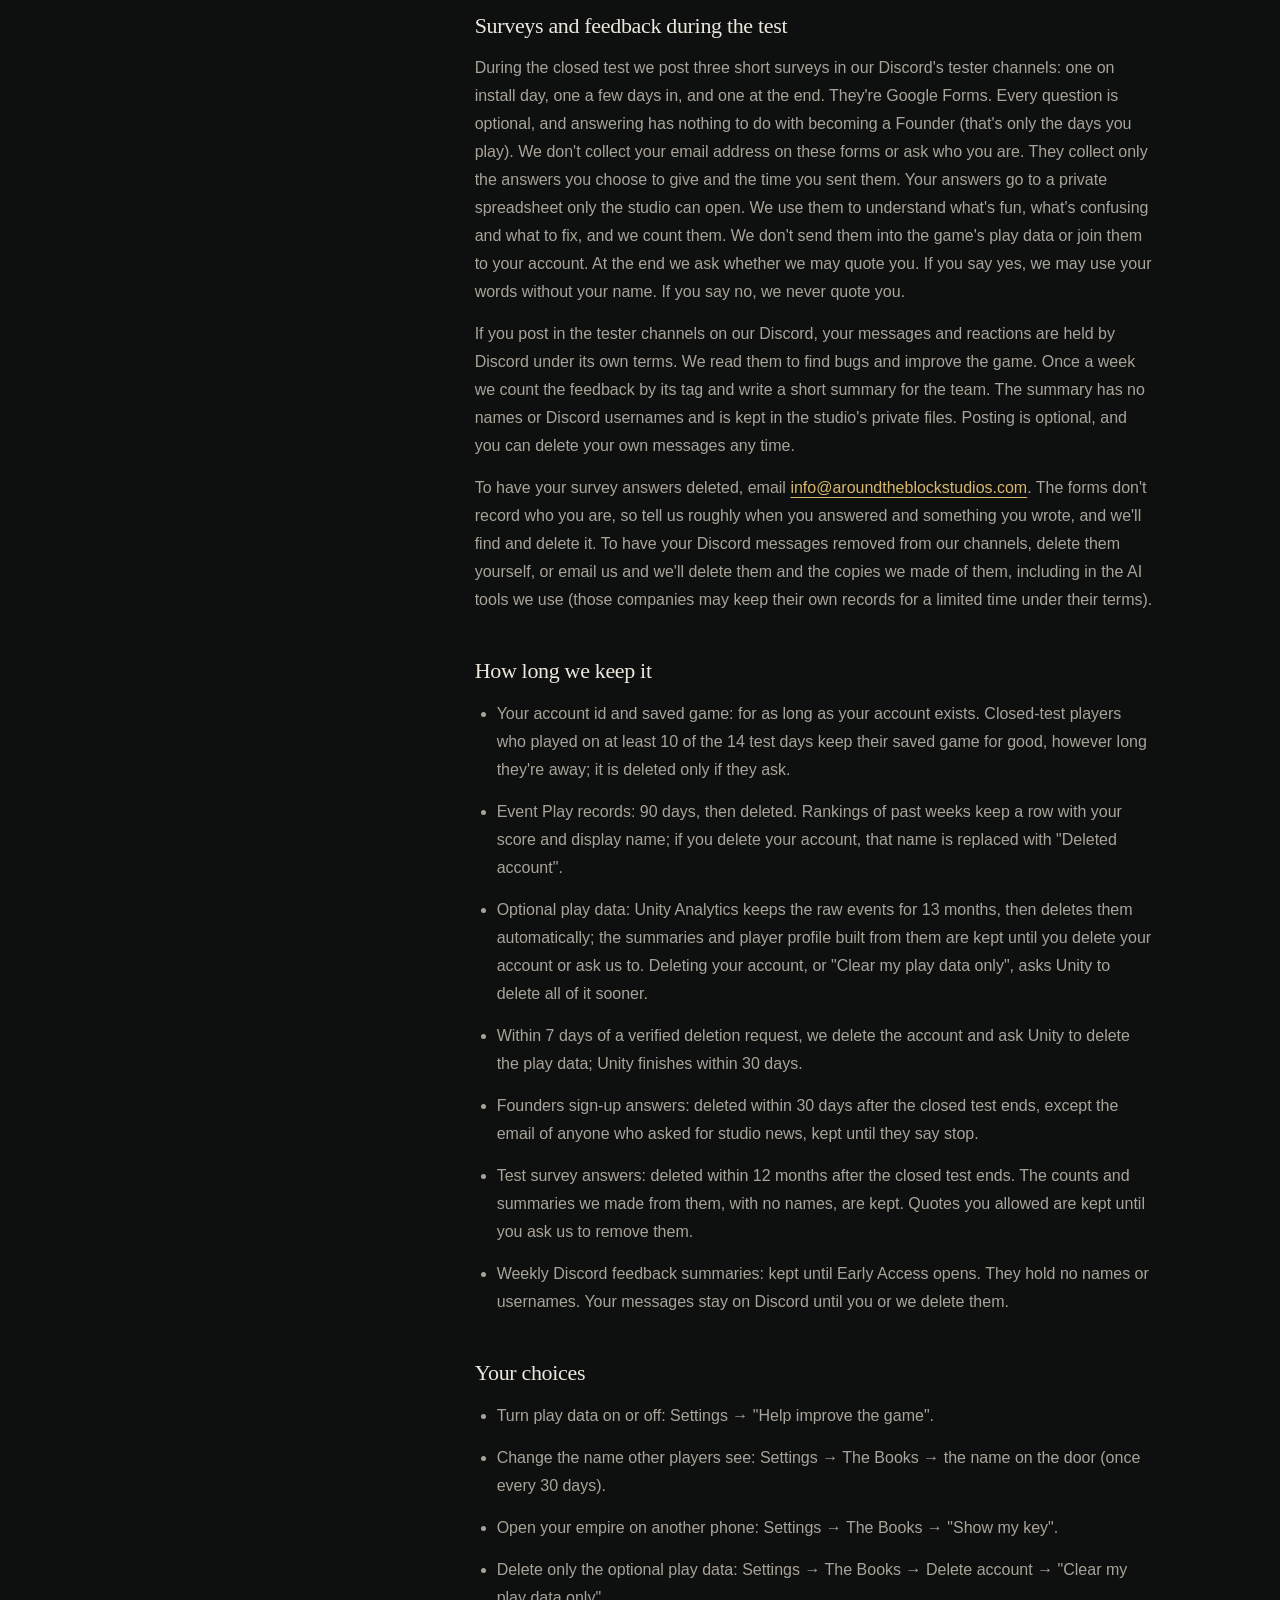
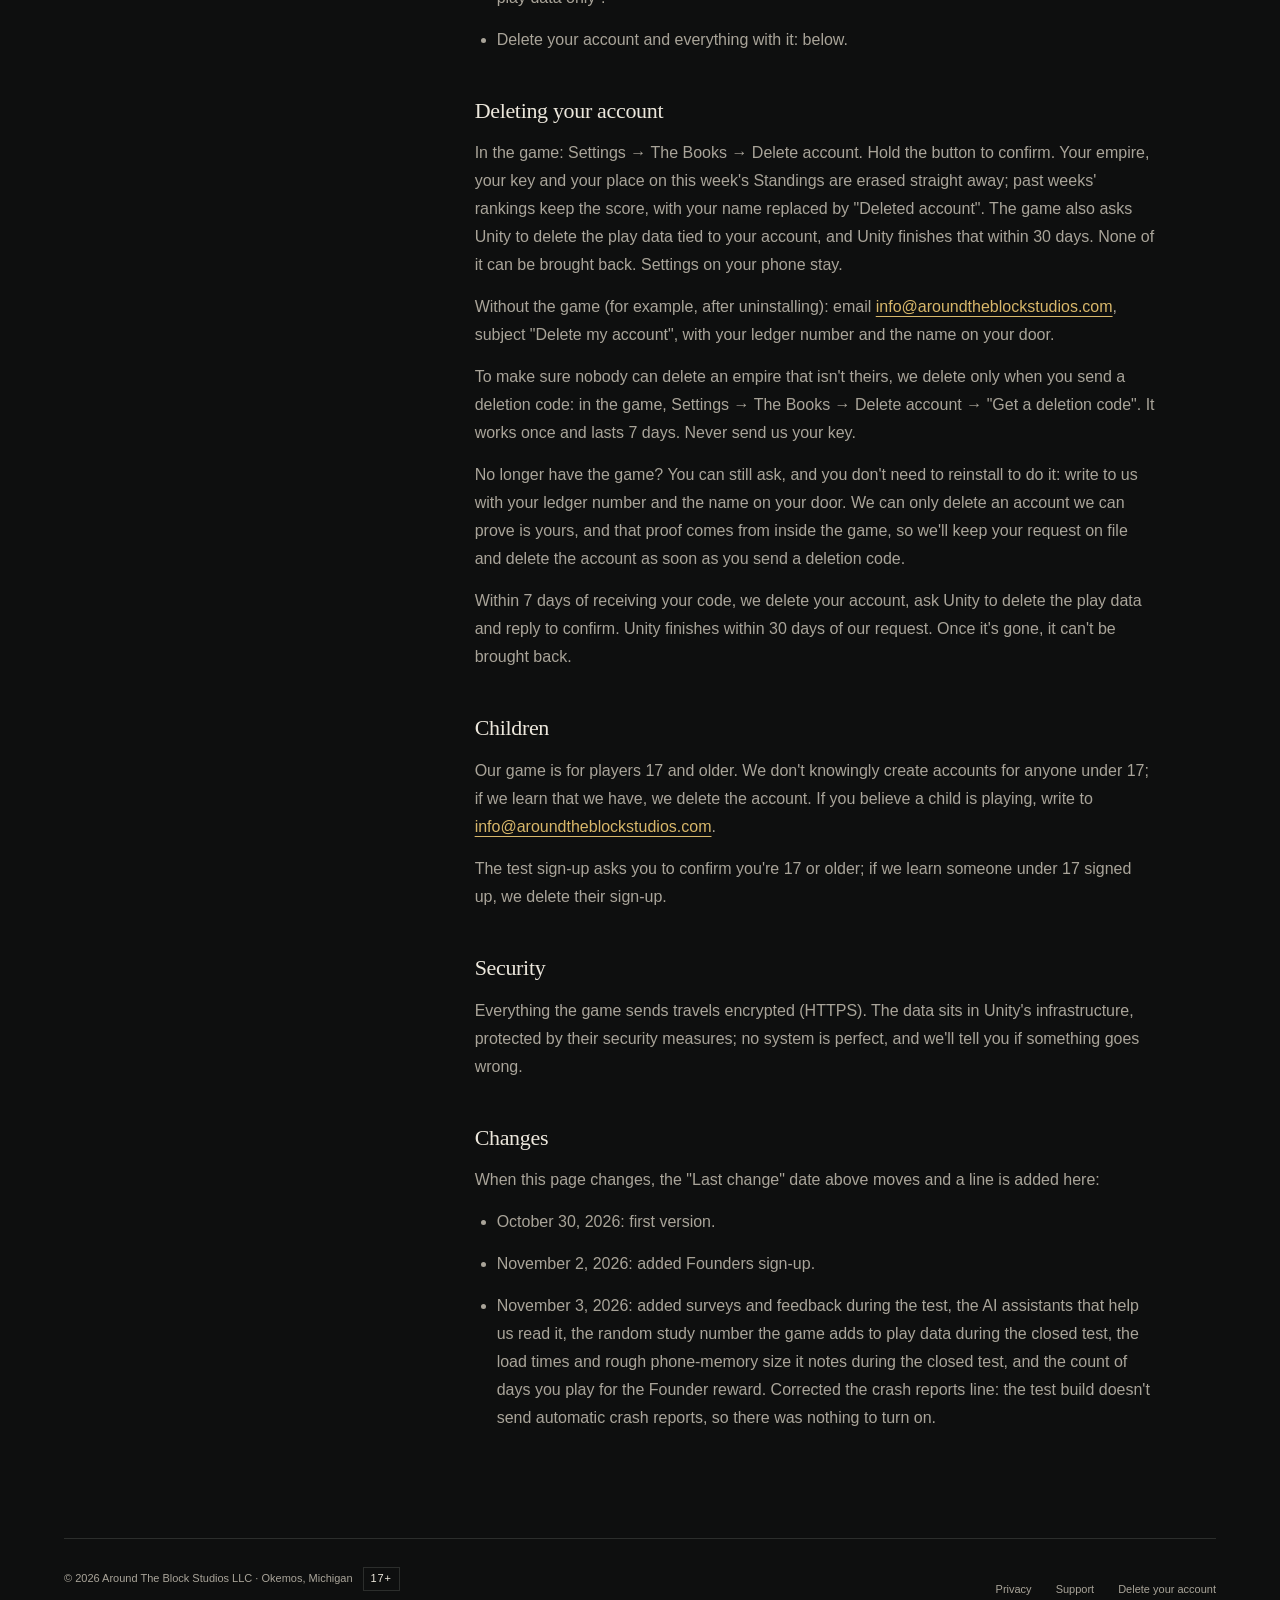
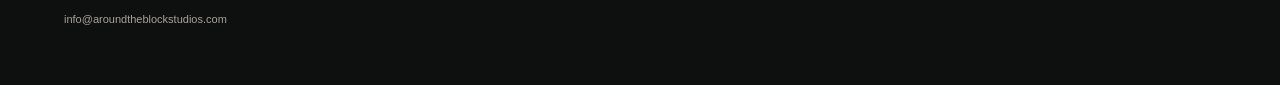
==== commit 87e7b3d5: "Privacy page: surveys and feedback during the test, AI assistants, retention (12 months / until Earl" ====
--- a/privacy/index.html
+++ b/privacy/index.html
@@ -11,29 +11,36 @@
 <div class="wrap">
 <header class="header"><a class="brand" href="../index.html">Around The Block<br> Studios</a><nav class="nav" aria-label="Main"><a href="../index.html">Home</a><a href="../privacy/index.html" aria-current="page">Privacy</a><a href="../support/index.html">Support</a><a href="../delete-account/index.html">Delete your account</a></nav></header>
 <main class="doc-main" id="main"><aside class="doc-side"><p class="eyebrow">Around The Block Studios</p><img class="doc-mark" src="../assets/keyhole-tower.png" width="648" height="809" alt=""></aside><article class="doc-body"><h1>Privacy Policy</h1>
-<p class="meta">Effective: October 30, 2026  ·  Last change: November 2, 2026 (see the change log at the bottom)</p>
+<p class="meta">Effective: October 30, 2026  ·  Last change: November 3, 2026 (see the change log at the bottom)</p>
 <h2>Who we are</h2>
 <p>Our game is made by Around The Block Studios LLC, Michigan, United States. Questions and requests: <a class="inline-email" href="mailto:info@aroundtheblockstudios.com">info@aroundtheblockstudios.com</a>.</p>
 <h2>The short version</h2>
-<p>Our game needs very little about you to work: an account id the game makes for you, your saved game, and your scores. Play data that helps us improve the game is optional and has a switch in Settings. The game never asks for your real name, email, contacts or location (the family name you choose for the Standings can be anything), we show no ads, and we sell nothing about you to anyone. If you sign up to test the game, the sign-up form asks for a little more; see Founders sign-up below.</p>
+<p>Our game needs very little about you to work: an account id the game makes for you, your saved game, and your scores. Play data that helps us improve the game is optional and has a switch in Settings. The game never asks for your real name, email, contacts or location (the family name you choose for the Standings can be anything), we show no ads, and we sell nothing about you to anyone. If you sign up to test the game, the sign-up form asks for a little more; see Founders sign-up below. The test's surveys are optional and anonymous; see Surveys and feedback.</p>
 <h2>What the game collects, and why</h2>
 <ol>
 <li>An account id. When you first open the game, the game creates an anonymous account with a random id so your empire can be saved and found again. It is not your name or email. In the game it's called your ledger number (Settings → About). Needed for the game to work.</li>
 <li>Your saved game. Your buildings, levels, cash, gems, Operators, districts, timers and settings that belong to the account (not the ones that belong to the phone), saved to your account so it follows you to another phone. Needed for the game to work.</li>
 <li>Your scores and Play records for the weekly events. The points you score, the record of each scored job (which target, your plan, the result) so the game can check and rank it, and your display name (the name on the door: the family name you chose) as other players see it on the Standings. Needed for the Standings to work; you can play without ever scoring.</li>
-<li>Play data, optional. The first time you open the game you choose whether to share it; nothing is chosen for you, and nothing leaves your phone until you choose to share. If you share (the switch "Help improve the game" in Settings), the game sends events about how you play: what you built and when, how long you played, which screens you opened, errors and clock changes, along with your phone model and OS version. Never your name, contacts, messages, photos or location. You can turn it off any time; it stops immediately.</li>
-<li>Crash reports, optional (same switch). What the game was doing when it crashed, your phone model and OS version.</li>
+<li>Play data, optional. The first time you open the game you choose whether to share it; nothing is chosen for you, and nothing leaves your phone until you choose to share. If you share (the switch "Help improve the game" in Settings), the game sends events about how you play: what you built and when, how long you played, which screens you opened, errors and clock changes, along with your phone model and OS version. Never your name, contacts, messages, photos or location. You can turn it off any time; it stops immediately. During the closed test, if you share play data, the game adds a random study number to those events so we can see how the test went for each tester. It isn't your name, your email or a device ID. It's kept with your game account's play data at Unity, our analytics provider, and our own reports use only the number. "Clear my play data only" clears both the number and that play data. With play data on, the game also notes how long it and its downloads take to load, which connection the downloads used, and a rough size of your phone's memory.</li>
+<li>Crash reports: this test build doesn't send automatic crash reports. A few in-game error notes are part of play data, so they're sent only if you share play data. You can always send us a bug report yourself at <a class="inline-email" href="mailto:info@aroundtheblockstudios.com">info@aroundtheblockstudios.com</a>.</li>
 </ol>
+<p>During the closed test, the game counts the days you play (time in the game and moves made) to decide the Founder reward. This runs whether or not you share play data. It's kept with your game account on our game server, not in play data, so "Clear my play data only" doesn't reset it.</p>
+<p>Your game account has a random ID, not your name or email. We could match it to you if you tell us your family name or your Key username, for example in Discord or a bug report.</p>
 <h2>What the game never collects</h2>
 <p>Your name, email address, phone number, address, contacts, calendar, photos, files, messages, microphone, camera, precise or coarse location, advertising identifiers, or anything from other apps. The game shows no ads and has no ad SDK.</p>
 <h2>Who handles the data</h2>
 <p>Our game runs on Unity Gaming Services, made by Unity Technologies, which stores the data above for us: Unity Authentication (your account id), Unity Cloud Save (your saved game), Unity Cloud Code and Unity Leaderboards (scores, Play records, rankings), and Unity Analytics (the optional play data). Unity processes it on our behalf under its own terms; we don't give it to anyone else. Google Play handles the download and, when the game sells anything, the purchase; we receive purchase confirmations, never your card. Apple handles the download and, when the game sells anything, the purchase; Apple's Game Center keeps the link if you sign the Books with it; we receive purchase confirmations, never your card.</p>
+<p>We use AI assistants (from Anthropic, OpenAI and xAI) to help read, count and summarize test feedback. They may see survey answers and copies of tester-channel posts, including Discord usernames. The summaries they help write keep no names. These companies handle what we share under their own terms.</p>
 <h2>This website</h2>
 <p>This site uses no cookies, no trackers and no analytics. Our host (GitHub Pages) keeps standard server logs, such as IP addresses, for security; we don't see or use them. If you email us, we keep the email to answer you.</p>
 <h2 id="founders-signup">Founders sign-up (the closed test)</h2>
 <p>If you sign up at aroundtheblockstudios.com/founders to test our game, the form asks for: your name or a handle; your email address (Google confirms it when you sign in to the form); the email of the Google account on the phone you'll play on; which phone you'll play on, and its model and OS version; that you're 17 or older; how you heard about us; whether you can play on at least 10 of the 14 days and how long you usually play mobile games a day; which strategy games you've played most (optional); your agreement to the tester agreement; and whether you'd like studio news after the test (optional).</p>
 <p>The form is a Google Form. Google runs the form under its own terms, and your answers go to a private spreadsheet only the studio can open. We use them only to choose testers and alternates, send invitations, and run the test. We don't sell them or share them, except adding your account email to the store's test list so you can install. If you're picked to play on an iPhone, we'll email you to ask for the email of your Apple account, and use it the same way.</p>
 <p>If you aren't picked, we delete your sign-up within 30 days after the test ends. If you play in the test, we delete your sign-up within 30 days after the test ends too; your saved game follows the rules above, through your account id, not your email. If you ticked "Email me studio news," we keep only your email address to send you news, and you can stop it any time by replying or emailing us. To delete your sign-up sooner, email <a class="inline-email" href="mailto:info@aroundtheblockstudios.com">info@aroundtheblockstudios.com</a> from the address you signed up with.</p>
+<h2 id="surveys">Surveys and feedback during the test</h2>
+<p>During the closed test we post three short surveys in our Discord's tester channels: one on install day, one a few days in, and one at the end. They're Google Forms. Every question is optional, and answering has nothing to do with becoming a Founder (that's only the days you play). We don't collect your email address on these forms or ask who you are. They collect only the answers you choose to give and the time you sent them. Your answers go to a private spreadsheet only the studio can open. We use them to understand what's fun, what's confusing and what to fix, and we count them. We don't send them into the game's play data or join them to your account. At the end we ask whether we may quote you. If you say yes, we may use your words without your name. If you say no, we never quote you.</p>
+<p>If you post in the tester channels on our Discord, your messages and reactions are held by Discord under its own terms. We read them to find bugs and improve the game. Once a week we count the feedback by its tag and write a short summary for the team. The summary has no names or Discord usernames and is kept in the studio's private files. Posting is optional, and you can delete your own messages any time.</p>
+<p>To have your survey answers deleted, email <a class="inline-email" href="mailto:info@aroundtheblockstudios.com">info@aroundtheblockstudios.com</a>. The forms don't record who you are, so tell us roughly when you answered and something you wrote, and we'll find and delete it. To have your Discord messages removed from our channels, delete them yourself, or email us and we'll delete them and the copies we made of them, including in the AI tools we use (those companies may keep their own records for a limited time under their terms).</p>
 <h2>How long we keep it</h2>
 <ul>
 <li>Your account id and saved game: for as long as your account exists. Closed-test players who played on at least 10 of the 14 test days keep their saved game for good, however long they're away; it is deleted only if they ask.</li>
@@ -41,6 +48,8 @@
 <li>Optional play data: Unity Analytics keeps the raw events for 13 months, then deletes them automatically; the summaries and player profile built from them are kept until you delete your account or ask us to. Deleting your account, or "Clear my play data only", asks Unity to delete all of it sooner.</li>
 <li>Within 7 days of a verified deletion request, we delete the account and ask Unity to delete the play data; Unity finishes within 30 days.</li>
 <li>Founders sign-up answers: deleted within 30 days after the closed test ends, except the email of anyone who asked for studio news, kept until they say stop.</li>
+<li>Test survey answers: deleted within 12 months after the closed test ends. The counts and summaries we made from them, with no names, are kept. Quotes you allowed are kept until you ask us to remove them.</li>
+<li>Weekly Discord feedback summaries: kept until Early Access opens. They hold no names or usernames. Your messages stay on Discord until you or we delete them.</li>
 </ul>
 <h2>Your choices</h2>
 <ul>
@@ -63,7 +72,7 @@
 <p>Everything the game sends travels encrypted (HTTPS). The data sits in Unity's infrastructure, protected by their security measures; no system is perfect, and we'll tell you if something goes wrong.</p>
 <h2>Changes</h2>
 <p>When this page changes, the "Last change" date above moves and a line is added here:</p>
-<ul><li>October 30, 2026: first version.</li><li>November 2, 2026: added Founders sign-up.</li></ul>
+<ul><li>October 30, 2026: first version.</li><li>November 2, 2026: added Founders sign-up.</li><li>November 3, 2026: added surveys and feedback during the test, the AI assistants that help us read it, the random study number the game adds to play data during the closed test, the load times and rough phone-memory size it notes during the closed test, and the count of days you play for the Founder reward. Corrected the crash reports line: the test build doesn't send automatic crash reports, so there was nothing to turn on.</li></ul>
 </article></main>
 <footer class="footer"><div><p>© 2026 Around The Block Studios LLC · Okemos, Michigan<span class="age" aria-label="For players 17 and older">17+</span></p><p><a class="footer-email" href="mailto:info@aroundtheblockstudios.com">info@aroundtheblockstudios.com</a></p></div><nav class="footer-links" aria-label="Footer"><a href="../privacy/index.html">Privacy</a><a href="../support/index.html">Support</a><a href="../delete-account/index.html">Delete your account</a></nav></footer>
 </div>
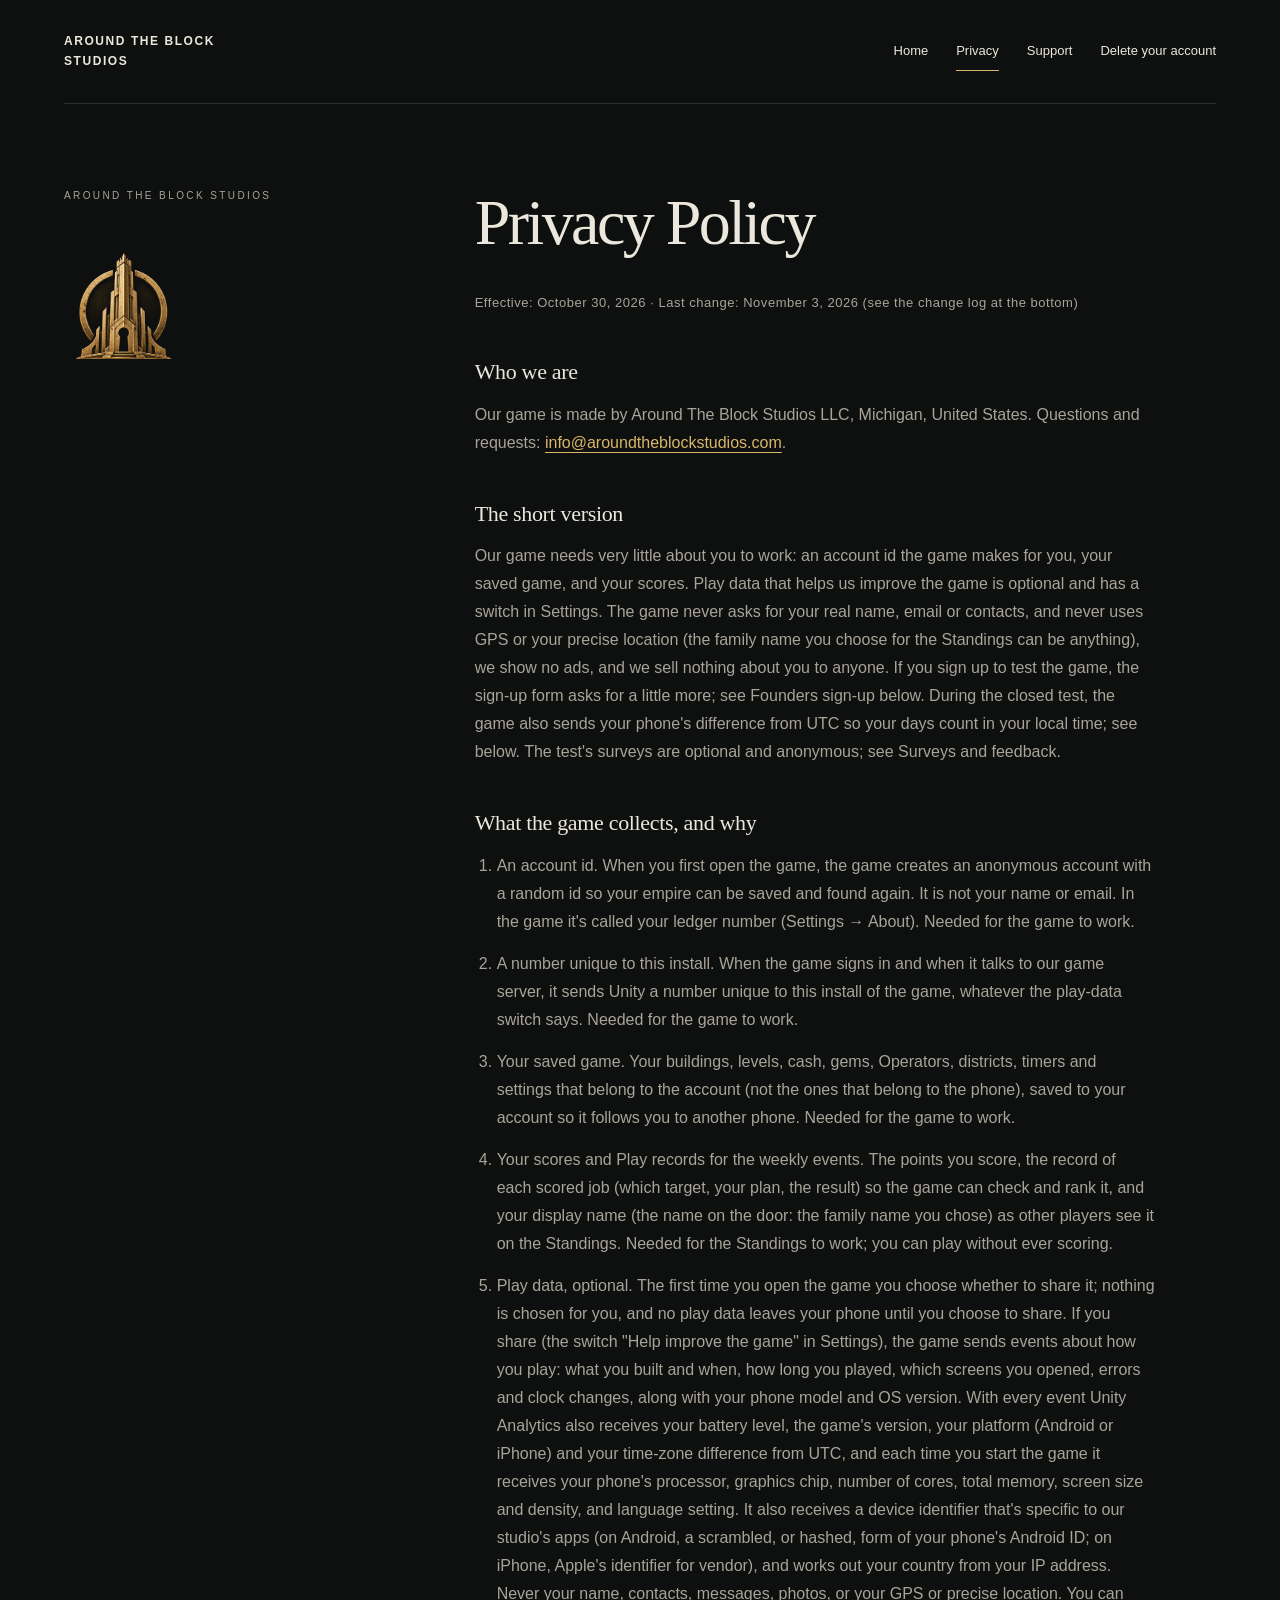
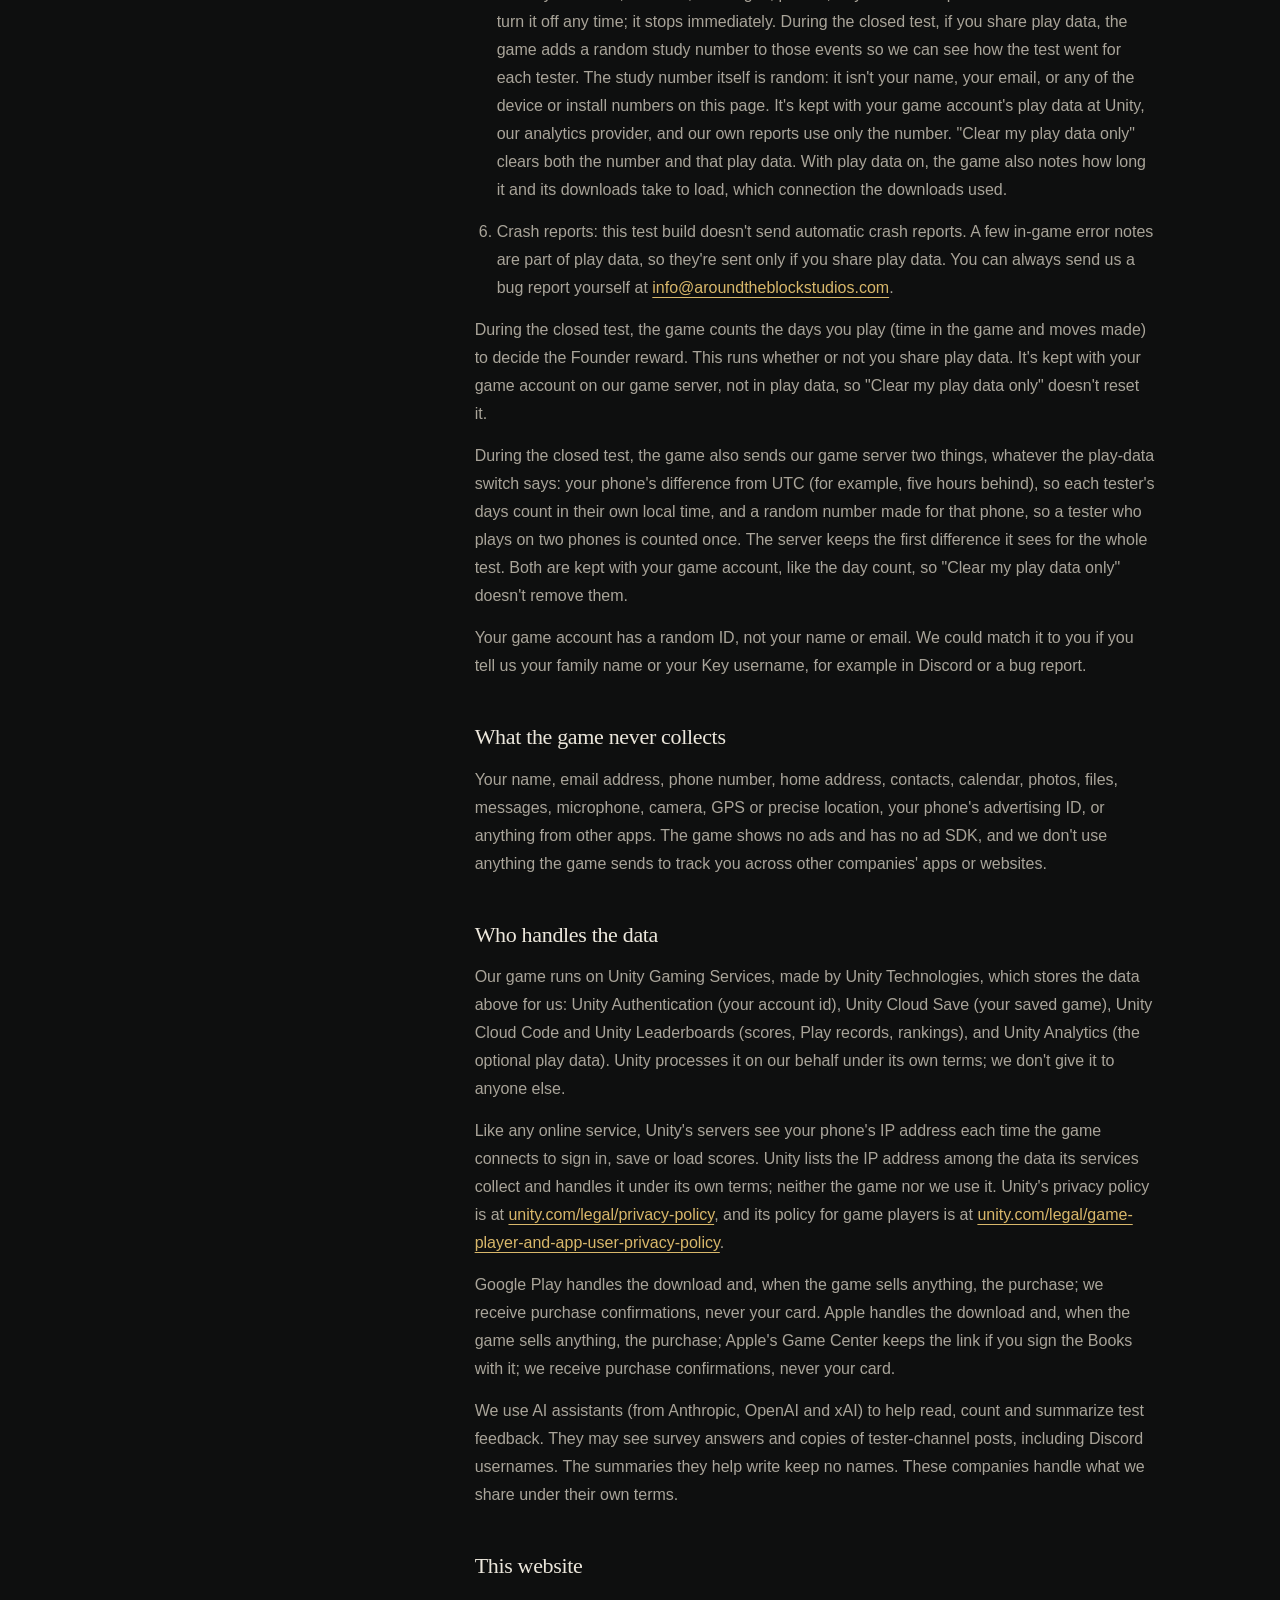
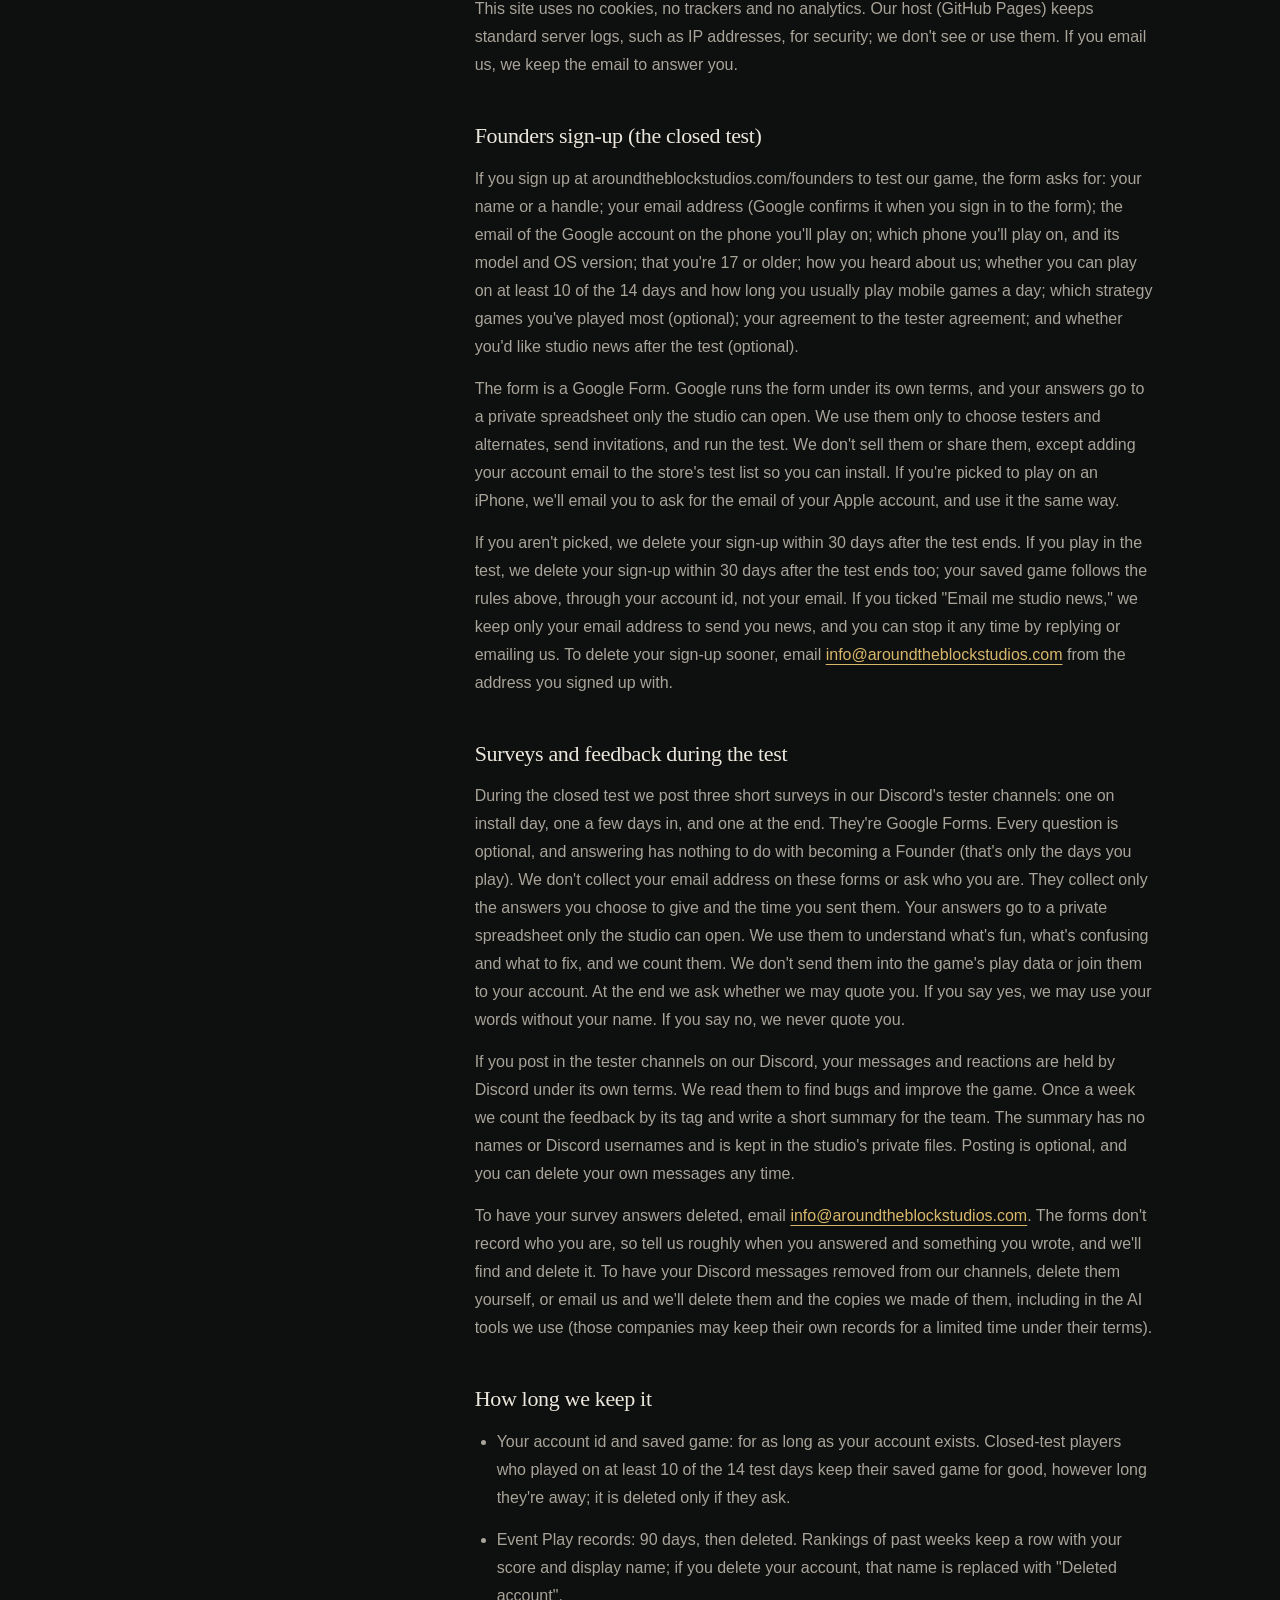
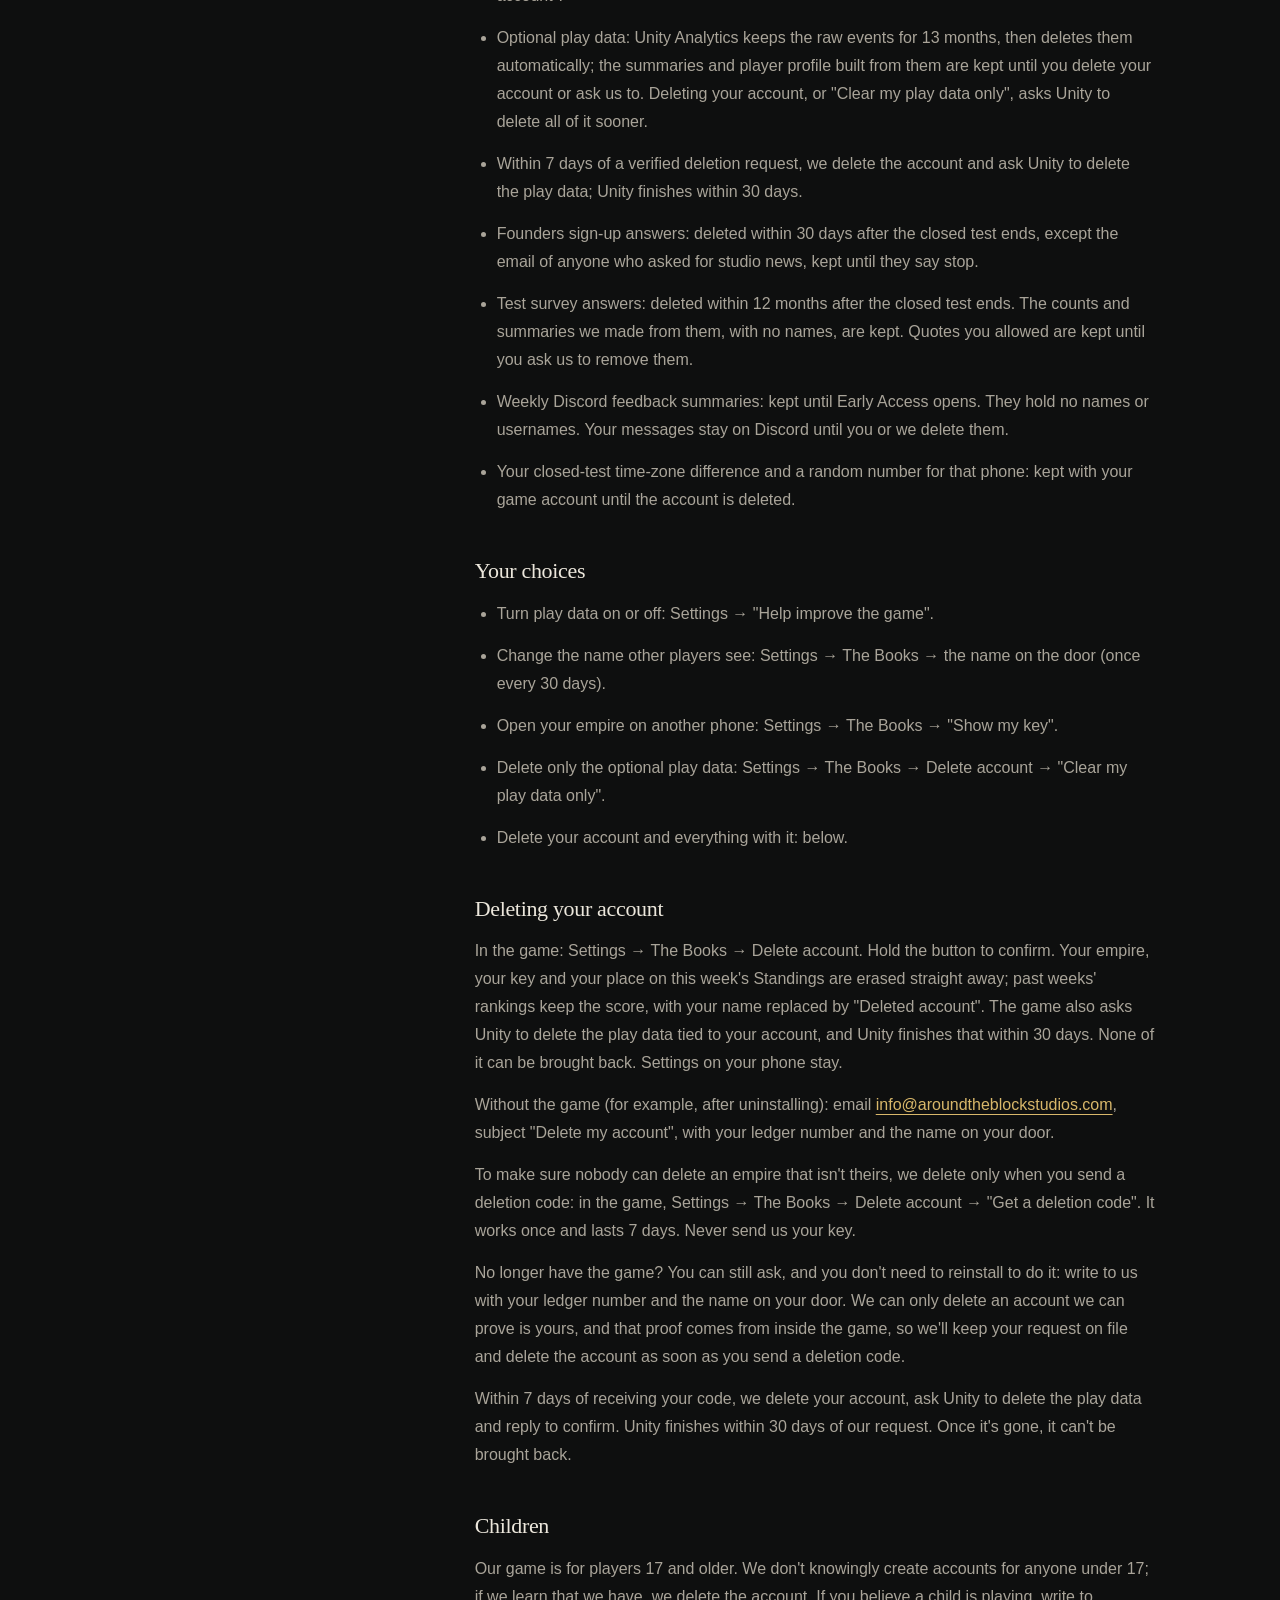
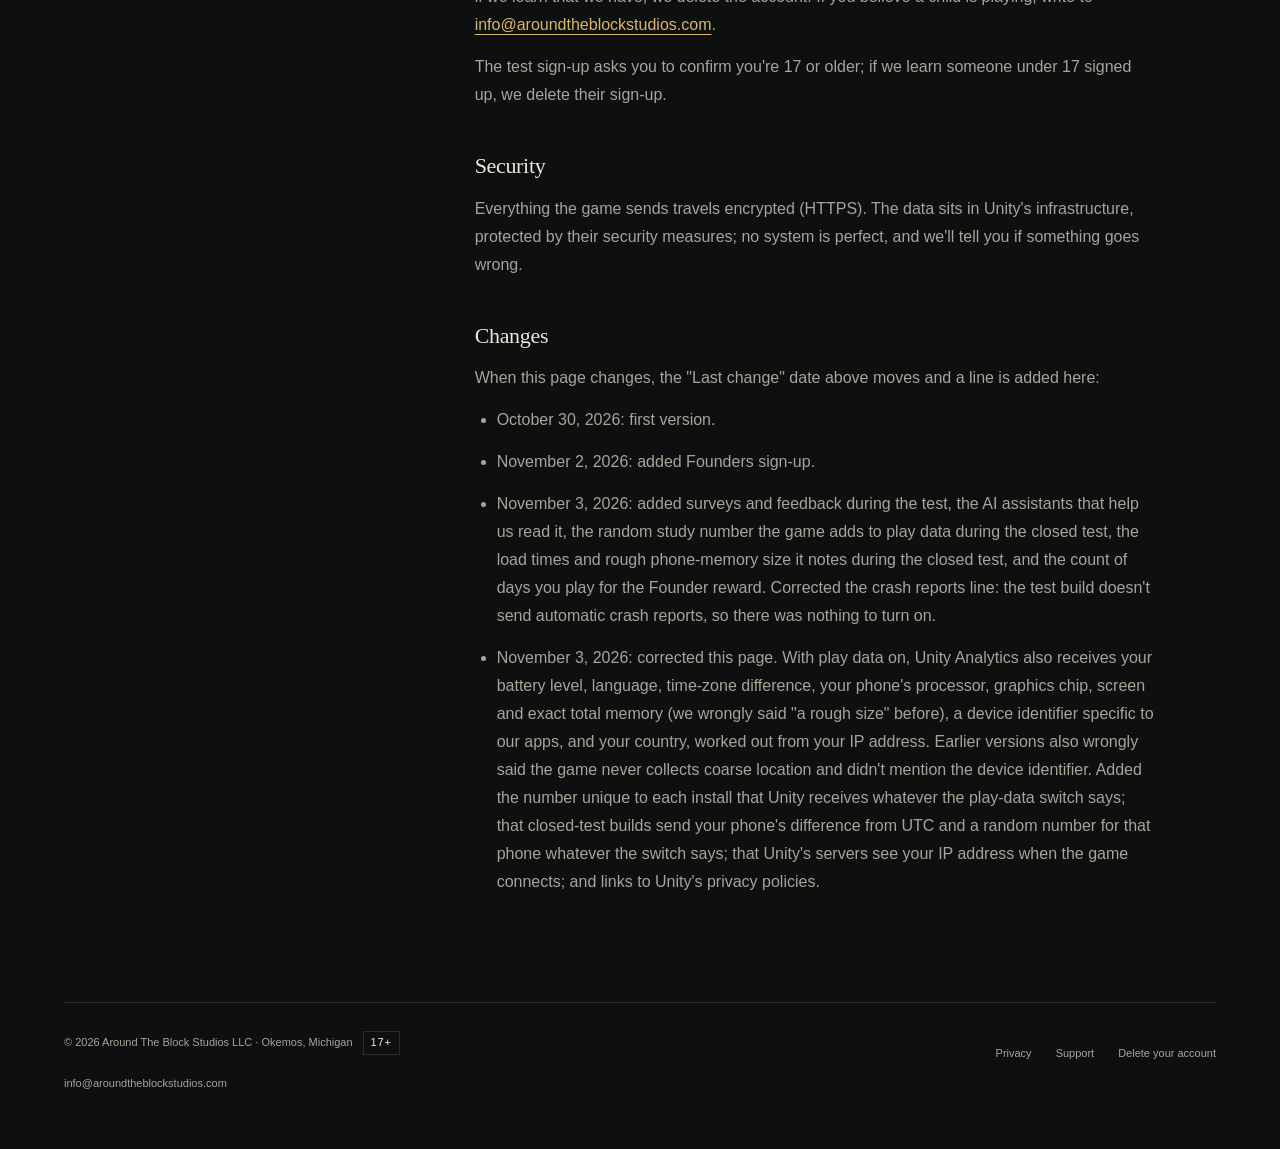
==== commit 1cb2d7a2: "Privacy page v7.3 corrections, offset only (sections 1-6 main text; source sha256 a14a9238; Malik Sh" ====
--- a/privacy/index.html
+++ b/privacy/index.html
@@ -15,21 +15,25 @@
 <h2>Who we are</h2>
 <p>Our game is made by Around The Block Studios LLC, Michigan, United States. Questions and requests: <a class="inline-email" href="mailto:info@aroundtheblockstudios.com">info@aroundtheblockstudios.com</a>.</p>
 <h2>The short version</h2>
-<p>Our game needs very little about you to work: an account id the game makes for you, your saved game, and your scores. Play data that helps us improve the game is optional and has a switch in Settings. The game never asks for your real name, email, contacts or location (the family name you choose for the Standings can be anything), we show no ads, and we sell nothing about you to anyone. If you sign up to test the game, the sign-up form asks for a little more; see Founders sign-up below. The test's surveys are optional and anonymous; see Surveys and feedback.</p>
+<p>Our game needs very little about you to work: an account id the game makes for you, your saved game, and your scores. Play data that helps us improve the game is optional and has a switch in Settings. The game never asks for your real name, email or contacts, and never uses GPS or your precise location (the family name you choose for the Standings can be anything), we show no ads, and we sell nothing about you to anyone. If you sign up to test the game, the sign-up form asks for a little more; see Founders sign-up below. During the closed test, the game also sends your phone's difference from UTC so your days count in your local time; see below. The test's surveys are optional and anonymous; see Surveys and feedback.</p>
 <h2>What the game collects, and why</h2>
 <ol>
 <li>An account id. When you first open the game, the game creates an anonymous account with a random id so your empire can be saved and found again. It is not your name or email. In the game it's called your ledger number (Settings → About). Needed for the game to work.</li>
+<li>A number unique to this install. When the game signs in and when it talks to our game server, it sends Unity a number unique to this install of the game, whatever the play-data switch says. Needed for the game to work.</li>
 <li>Your saved game. Your buildings, levels, cash, gems, Operators, districts, timers and settings that belong to the account (not the ones that belong to the phone), saved to your account so it follows you to another phone. Needed for the game to work.</li>
 <li>Your scores and Play records for the weekly events. The points you score, the record of each scored job (which target, your plan, the result) so the game can check and rank it, and your display name (the name on the door: the family name you chose) as other players see it on the Standings. Needed for the Standings to work; you can play without ever scoring.</li>
-<li>Play data, optional. The first time you open the game you choose whether to share it; nothing is chosen for you, and nothing leaves your phone until you choose to share. If you share (the switch "Help improve the game" in Settings), the game sends events about how you play: what you built and when, how long you played, which screens you opened, errors and clock changes, along with your phone model and OS version. Never your name, contacts, messages, photos or location. You can turn it off any time; it stops immediately. During the closed test, if you share play data, the game adds a random study number to those events so we can see how the test went for each tester. It isn't your name, your email or a device ID. It's kept with your game account's play data at Unity, our analytics provider, and our own reports use only the number. "Clear my play data only" clears both the number and that play data. With play data on, the game also notes how long it and its downloads take to load, which connection the downloads used, and a rough size of your phone's memory.</li>
+<li>Play data, optional. The first time you open the game you choose whether to share it; nothing is chosen for you, and no play data leaves your phone until you choose to share. If you share (the switch "Help improve the game" in Settings), the game sends events about how you play: what you built and when, how long you played, which screens you opened, errors and clock changes, along with your phone model and OS version. With every event Unity Analytics also receives your battery level, the game's version, your platform (Android or iPhone) and your time-zone difference from UTC, and each time you start the game it receives your phone's processor, graphics chip, number of cores, total memory, screen size and density, and language setting. It also receives a device identifier that's specific to our studio's apps (on Android, a scrambled, or hashed, form of your phone's Android ID; on iPhone, Apple's identifier for vendor), and works out your country from your IP address. Never your name, contacts, messages, photos, or your GPS or precise location. You can turn it off any time; it stops immediately. During the closed test, if you share play data, the game adds a random study number to those events so we can see how the test went for each tester. The study number itself is random: it isn't your name, your email, or any of the device or install numbers on this page. It's kept with your game account's play data at Unity, our analytics provider, and our own reports use only the number. "Clear my play data only" clears both the number and that play data. With play data on, the game also notes how long it and its downloads take to load, which connection the downloads used.</li>
 <li>Crash reports: this test build doesn't send automatic crash reports. A few in-game error notes are part of play data, so they're sent only if you share play data. You can always send us a bug report yourself at <a class="inline-email" href="mailto:info@aroundtheblockstudios.com">info@aroundtheblockstudios.com</a>.</li>
 </ol>
 <p>During the closed test, the game counts the days you play (time in the game and moves made) to decide the Founder reward. This runs whether or not you share play data. It's kept with your game account on our game server, not in play data, so "Clear my play data only" doesn't reset it.</p>
+<p>During the closed test, the game also sends our game server two things, whatever the play-data switch says: your phone's difference from UTC (for example, five hours behind), so each tester's days count in their own local time, and a random number made for that phone, so a tester who plays on two phones is counted once. The server keeps the first difference it sees for the whole test. Both are kept with your game account, like the day count, so "Clear my play data only" doesn't remove them.</p>
 <p>Your game account has a random ID, not your name or email. We could match it to you if you tell us your family name or your Key username, for example in Discord or a bug report.</p>
 <h2>What the game never collects</h2>
-<p>Your name, email address, phone number, address, contacts, calendar, photos, files, messages, microphone, camera, precise or coarse location, advertising identifiers, or anything from other apps. The game shows no ads and has no ad SDK.</p>
+<p>Your name, email address, phone number, home address, contacts, calendar, photos, files, messages, microphone, camera, GPS or precise location, your phone's advertising ID, or anything from other apps. The game shows no ads and has no ad SDK, and we don't use anything the game sends to track you across other companies' apps or websites.</p>
 <h2>Who handles the data</h2>
-<p>Our game runs on Unity Gaming Services, made by Unity Technologies, which stores the data above for us: Unity Authentication (your account id), Unity Cloud Save (your saved game), Unity Cloud Code and Unity Leaderboards (scores, Play records, rankings), and Unity Analytics (the optional play data). Unity processes it on our behalf under its own terms; we don't give it to anyone else. Google Play handles the download and, when the game sells anything, the purchase; we receive purchase confirmations, never your card. Apple handles the download and, when the game sells anything, the purchase; Apple's Game Center keeps the link if you sign the Books with it; we receive purchase confirmations, never your card.</p>
+<p>Our game runs on Unity Gaming Services, made by Unity Technologies, which stores the data above for us: Unity Authentication (your account id), Unity Cloud Save (your saved game), Unity Cloud Code and Unity Leaderboards (scores, Play records, rankings), and Unity Analytics (the optional play data). Unity processes it on our behalf under its own terms; we don't give it to anyone else.</p>
+<p>Like any online service, Unity's servers see your phone's IP address each time the game connects to sign in, save or load scores. Unity lists the IP address among the data its services collect and handles it under its own terms; neither the game nor we use it. Unity's privacy policy is at <a href="https://unity.com/legal/privacy-policy">unity.com/legal/privacy-policy</a>, and its policy for game players is at <a href="https://unity.com/legal/game-player-and-app-user-privacy-policy">unity.com/legal/game-player-and-app-user-privacy-policy</a>.</p>
+<p>Google Play handles the download and, when the game sells anything, the purchase; we receive purchase confirmations, never your card. Apple handles the download and, when the game sells anything, the purchase; Apple's Game Center keeps the link if you sign the Books with it; we receive purchase confirmations, never your card.</p>
 <p>We use AI assistants (from Anthropic, OpenAI and xAI) to help read, count and summarize test feedback. They may see survey answers and copies of tester-channel posts, including Discord usernames. The summaries they help write keep no names. These companies handle what we share under their own terms.</p>
 <h2>This website</h2>
 <p>This site uses no cookies, no trackers and no analytics. Our host (GitHub Pages) keeps standard server logs, such as IP addresses, for security; we don't see or use them. If you email us, we keep the email to answer you.</p>
@@ -50,6 +54,7 @@
 <li>Founders sign-up answers: deleted within 30 days after the closed test ends, except the email of anyone who asked for studio news, kept until they say stop.</li>
 <li>Test survey answers: deleted within 12 months after the closed test ends. The counts and summaries we made from them, with no names, are kept. Quotes you allowed are kept until you ask us to remove them.</li>
 <li>Weekly Discord feedback summaries: kept until Early Access opens. They hold no names or usernames. Your messages stay on Discord until you or we delete them.</li>
+<li>Your closed-test time-zone difference and a random number for that phone: kept with your game account until the account is deleted.</li>
 </ul>
 <h2>Your choices</h2>
 <ul>
@@ -72,7 +77,7 @@
 <p>Everything the game sends travels encrypted (HTTPS). The data sits in Unity's infrastructure, protected by their security measures; no system is perfect, and we'll tell you if something goes wrong.</p>
 <h2>Changes</h2>
 <p>When this page changes, the "Last change" date above moves and a line is added here:</p>
-<ul><li>October 30, 2026: first version.</li><li>November 2, 2026: added Founders sign-up.</li><li>November 3, 2026: added surveys and feedback during the test, the AI assistants that help us read it, the random study number the game adds to play data during the closed test, the load times and rough phone-memory size it notes during the closed test, and the count of days you play for the Founder reward. Corrected the crash reports line: the test build doesn't send automatic crash reports, so there was nothing to turn on.</li></ul>
+<ul><li>October 30, 2026: first version.</li><li>November 2, 2026: added Founders sign-up.</li><li>November 3, 2026: added surveys and feedback during the test, the AI assistants that help us read it, the random study number the game adds to play data during the closed test, the load times and rough phone-memory size it notes during the closed test, and the count of days you play for the Founder reward. Corrected the crash reports line: the test build doesn't send automatic crash reports, so there was nothing to turn on.</li><li>November 3, 2026: corrected this page. With play data on, Unity Analytics also receives your battery level, language, time-zone difference, your phone's processor, graphics chip, screen and exact total memory (we wrongly said "a rough size" before), a device identifier specific to our apps, and your country, worked out from your IP address. Earlier versions also wrongly said the game never collects coarse location and didn't mention the device identifier. Added the number unique to each install that Unity receives whatever the play-data switch says; that closed-test builds send your phone's difference from UTC and a random number for that phone whatever the switch says; that Unity's servers see your IP address when the game connects; and links to Unity's privacy policies.</li></ul>
 </article></main>
 <footer class="footer"><div><p>© 2026 Around The Block Studios LLC · Okemos, Michigan<span class="age" aria-label="For players 17 and older">17+</span></p><p><a class="footer-email" href="mailto:info@aroundtheblockstudios.com">info@aroundtheblockstudios.com</a></p></div><nav class="footer-links" aria-label="Footer"><a href="../privacy/index.html">Privacy</a><a href="../support/index.html">Support</a><a href="../delete-account/index.html">Delete your account</a></nav></footer>
 </div>
